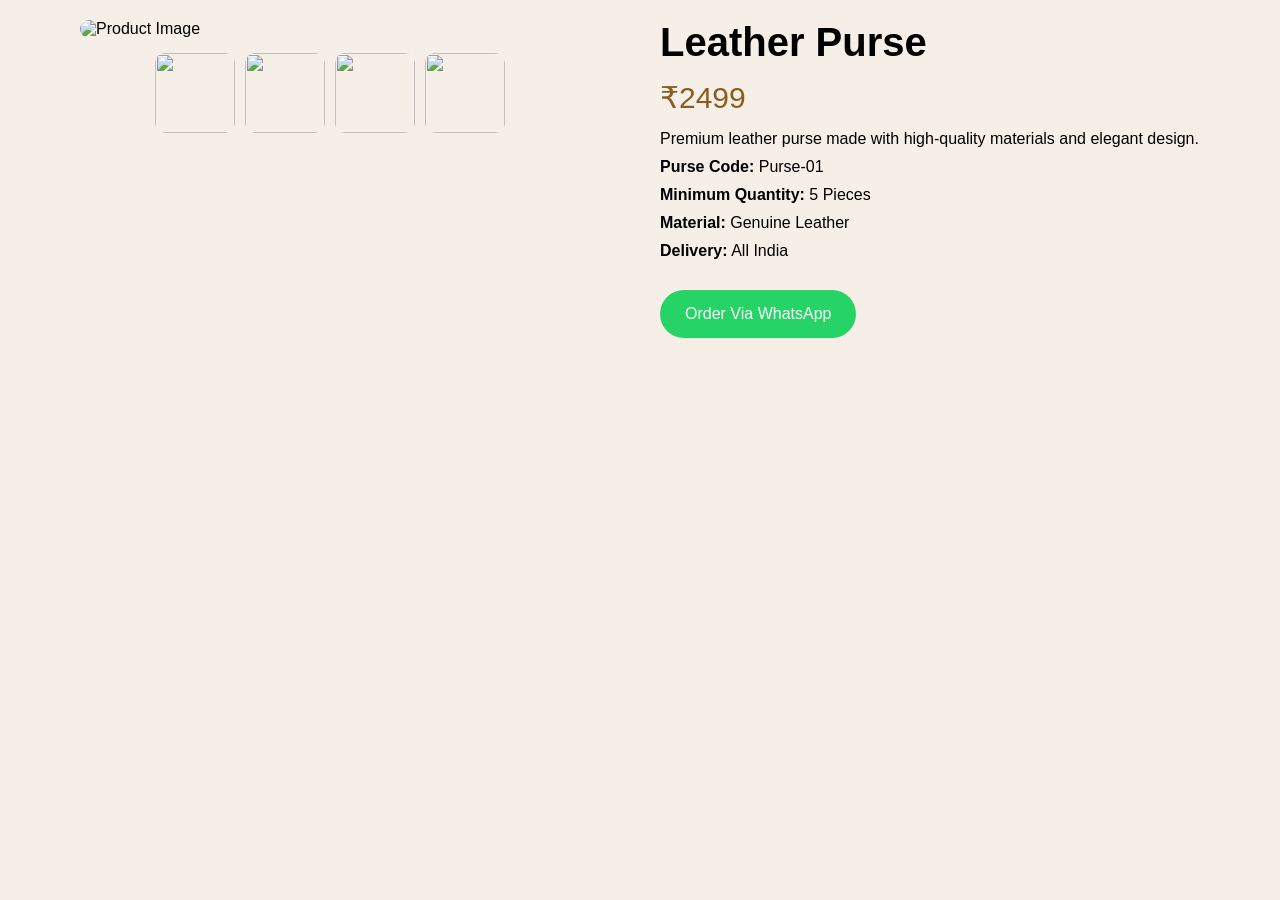
==== product.html @ 658e1b1d "Add files via upload" ====
<!DOCTYPE html>
<html>
<head>
<meta charset="UTF-8">
<meta name="viewport" content="width=device-width, initial-scale=1.0">
<title>Leather Purse</title>

<link rel="stylesheet" href="product.css">
</head>
<body>

<div class="container">

    <div class="slider">

        <img id="mainImage" src="" alt="Product Image">

        <div class="thumbs">
            <img id="thumb1" onclick="changeImage(this.src)">
            <img id="thumb2" onclick="changeImage(this.src)">
            <img id="thumb3" onclick="changeImage(this.src)">
            <img id="thumb4" onclick="changeImage(this.src)">
        </div>

    </div>

    <div class="details">

        <h1 id="productName"></h1>

        <p class="price" id="productPrice"></p>

        <p>
            Premium leather purse made with
            high-quality materials and elegant design.
        </p>

        <div class="info">
            <p><b>Purse Code:</b> <span id="productCode"></span></p>
            <p><b>Minimum Quantity:</b> 5 Pieces</p>
            <p><b>Material:</b> Genuine Leather</p>
            <p><b>Delivery:</b> All India</p>
        </div>

        <button id="orderBtn">
            Order Via WhatsApp
        </button>

    </div>

</div>

<script src="script.js"></script>

</body>
</html>
---- product.css ----
*{
margin:0;
padding:0;
box-sizing:border-box;
font-family:Poppins,sans-serif;
}

body{
background:#f5efe7;
padding:20px;
}


.slider{
flex:1;
}


.details{
flex:1;
}

.details h1{
font-size:40px;
margin-bottom:15px;
}

.price{
font-size:30px;
color:#8b5c1f;
margin-bottom:15px;
}

.info p{
margin:10px 0;
}

button{
margin-top:20px;
background:#25D366;
color:white;
border:none;
padding:15px 25px;
border-radius:30px;
cursor:pointer;
font-size:16px;
}

.container {
  max-width: 1200px;
  margin: auto;
  display: flex;
  justify-content: center;
  align-items: flex-start;
  gap: 40px;
  flex-wrap: wrap;
}

.gallery {
  flex: 1;
  display: flex;
  flex-direction: row;
  align-items: center;
}

#mainImage {
  width: 100%;
  max-width: 500px;
  display: block;
  margin: auto;
  border-radius: 20px;
}

.thumbs {
  display: flex;
  justify-content: center;
  gap: 10px;
  margin-top: 15px;
  flex-wrap: wrap;
}

.thumbs img {
  width: 80px;
  height: 80px;
  object-fit: cover;
  border-radius: 10px;
  cursor: pointer;
}
@media (max-width:768px){

.container{
display:flex;
flex-direction:column;
align-items:center;
gap:20px;
padding:20px;
}

.gallery{
width:100%;
display:flex;
flex-direction:column;
align-items:center;
}

#mainImage{
width:100%;
max-width:350px;
margin:0 auto;
display:block;
}

.thumbs{
display:flex;
justify-content:center;
flex-wrap:wrap;
gap:10px;
margin-top:15px;
}

.details{
width:100%;
text-align:left;
}

.details h1{
font-size:38px;
line-height:1.1;
margin-top:15px;
}

.price{
font-size:48px;
}

button{
width:100%;
max-width:350px;
display:block;
margin:25px auto 0;
}

}
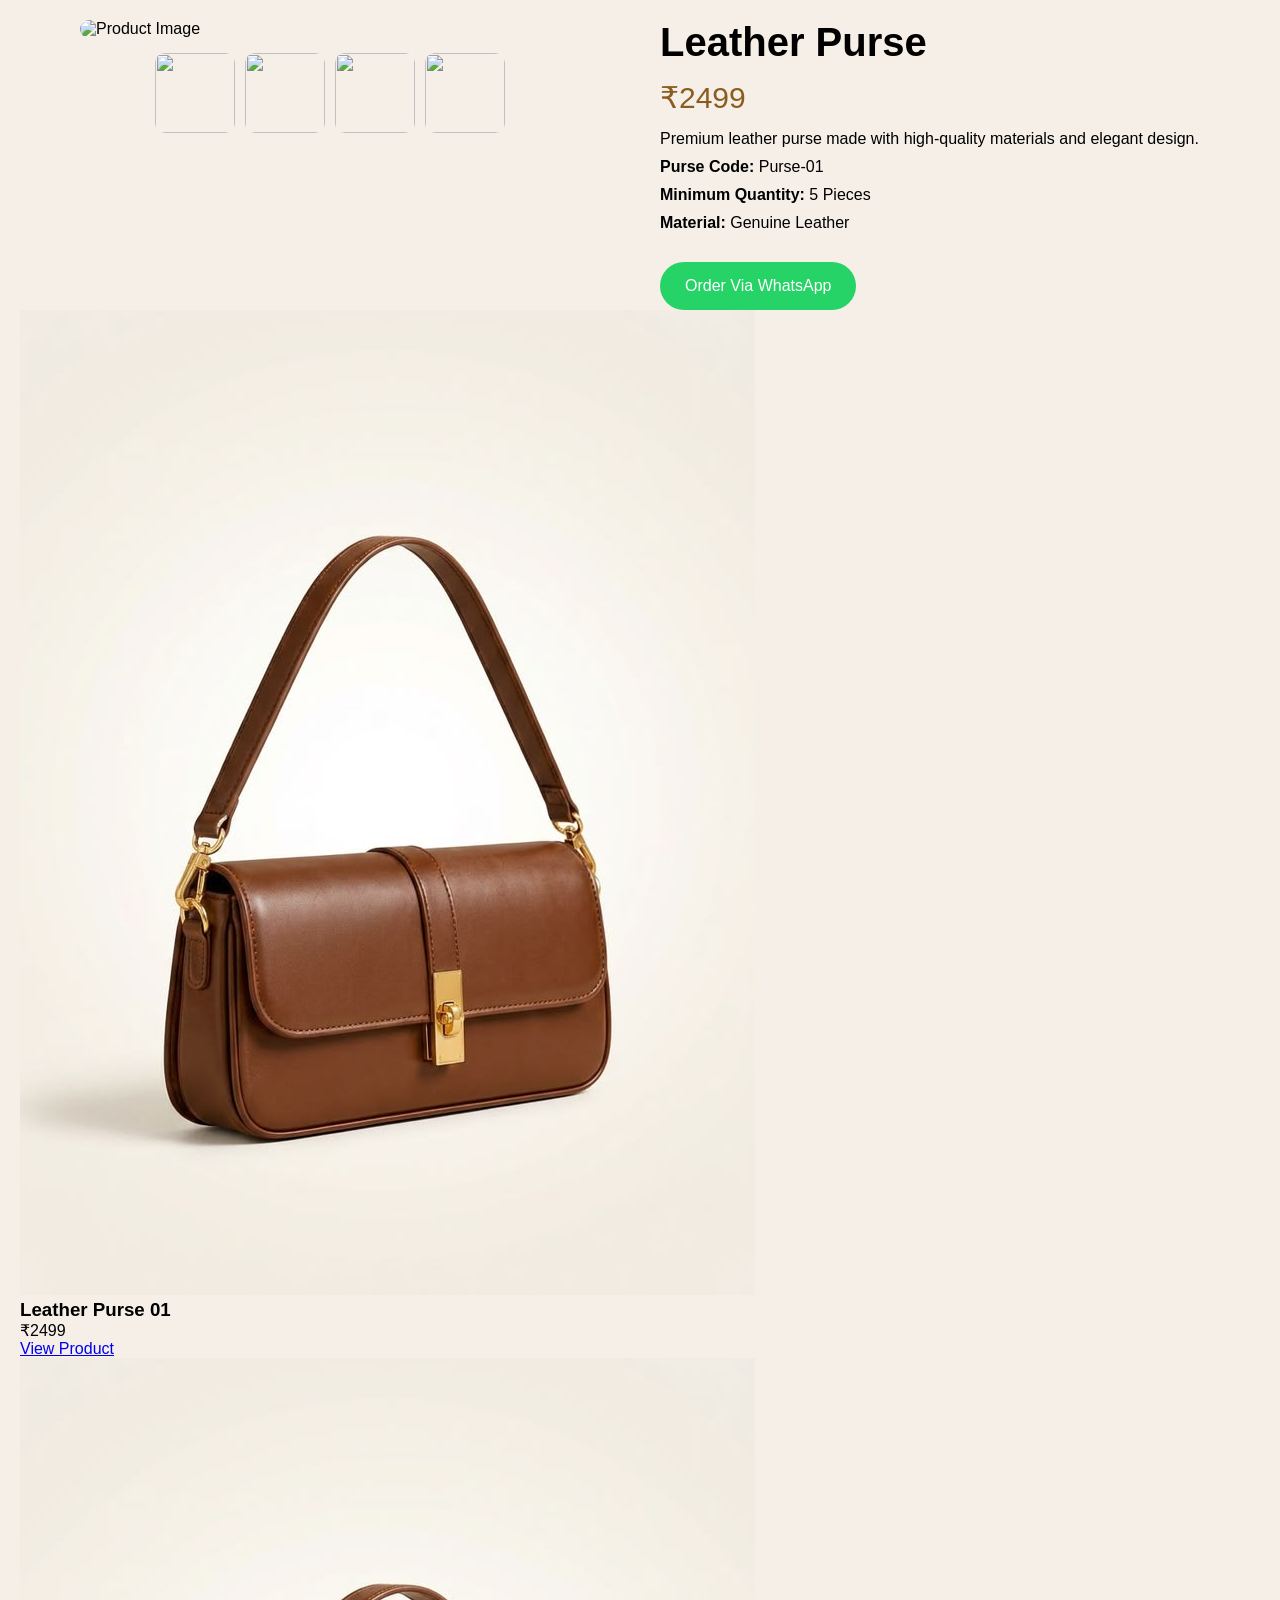
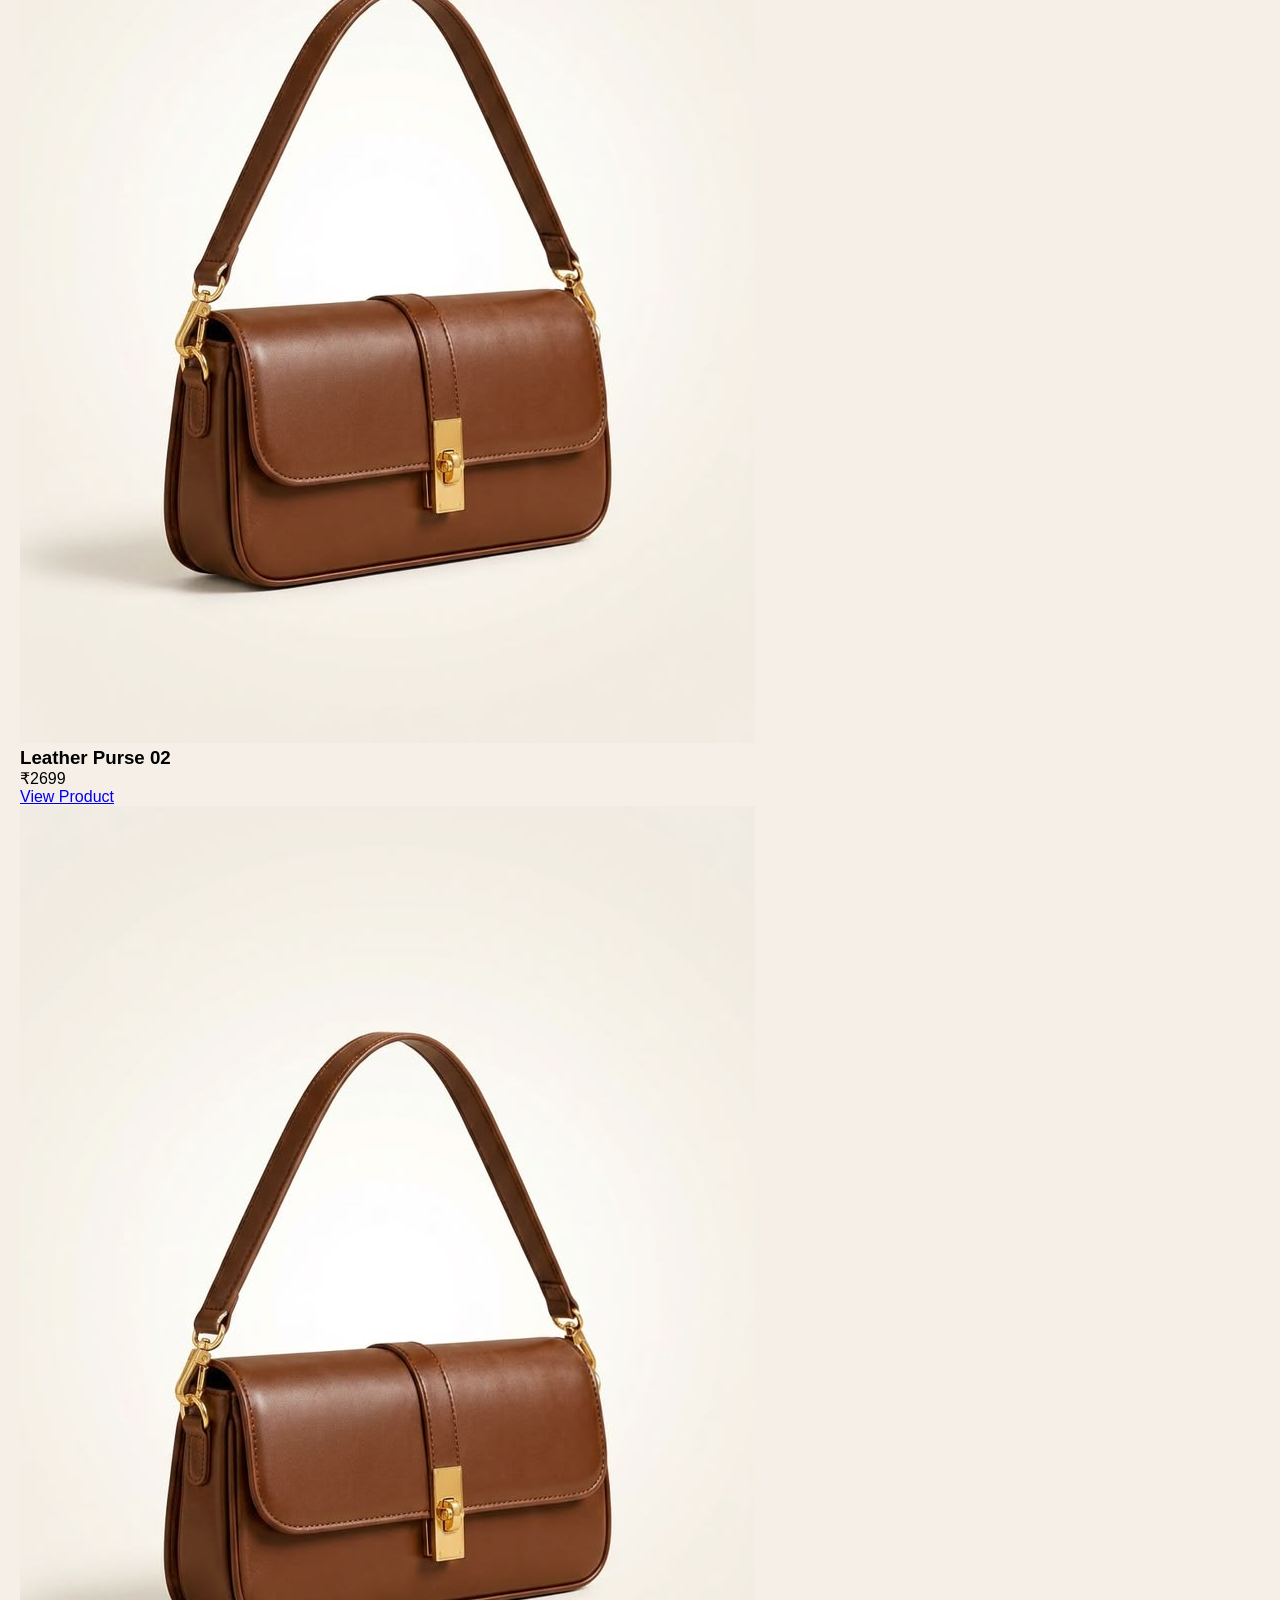
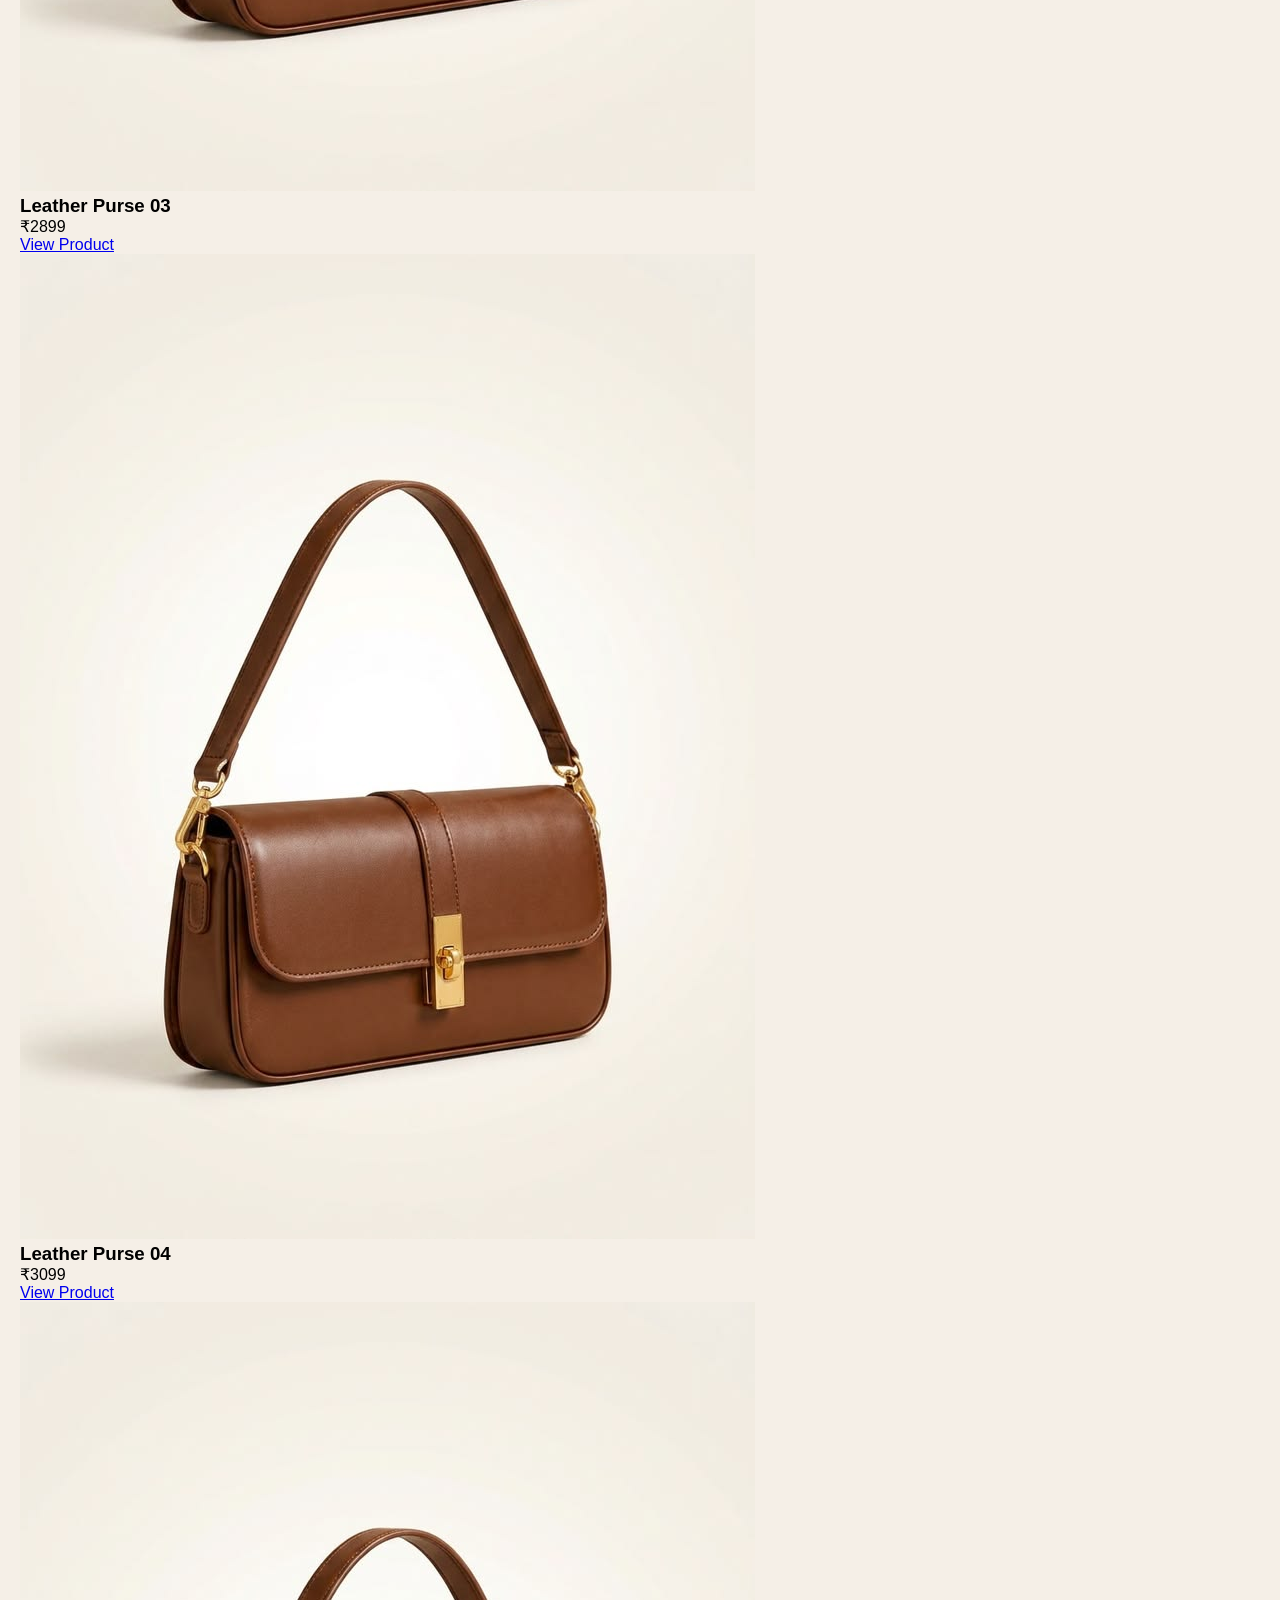
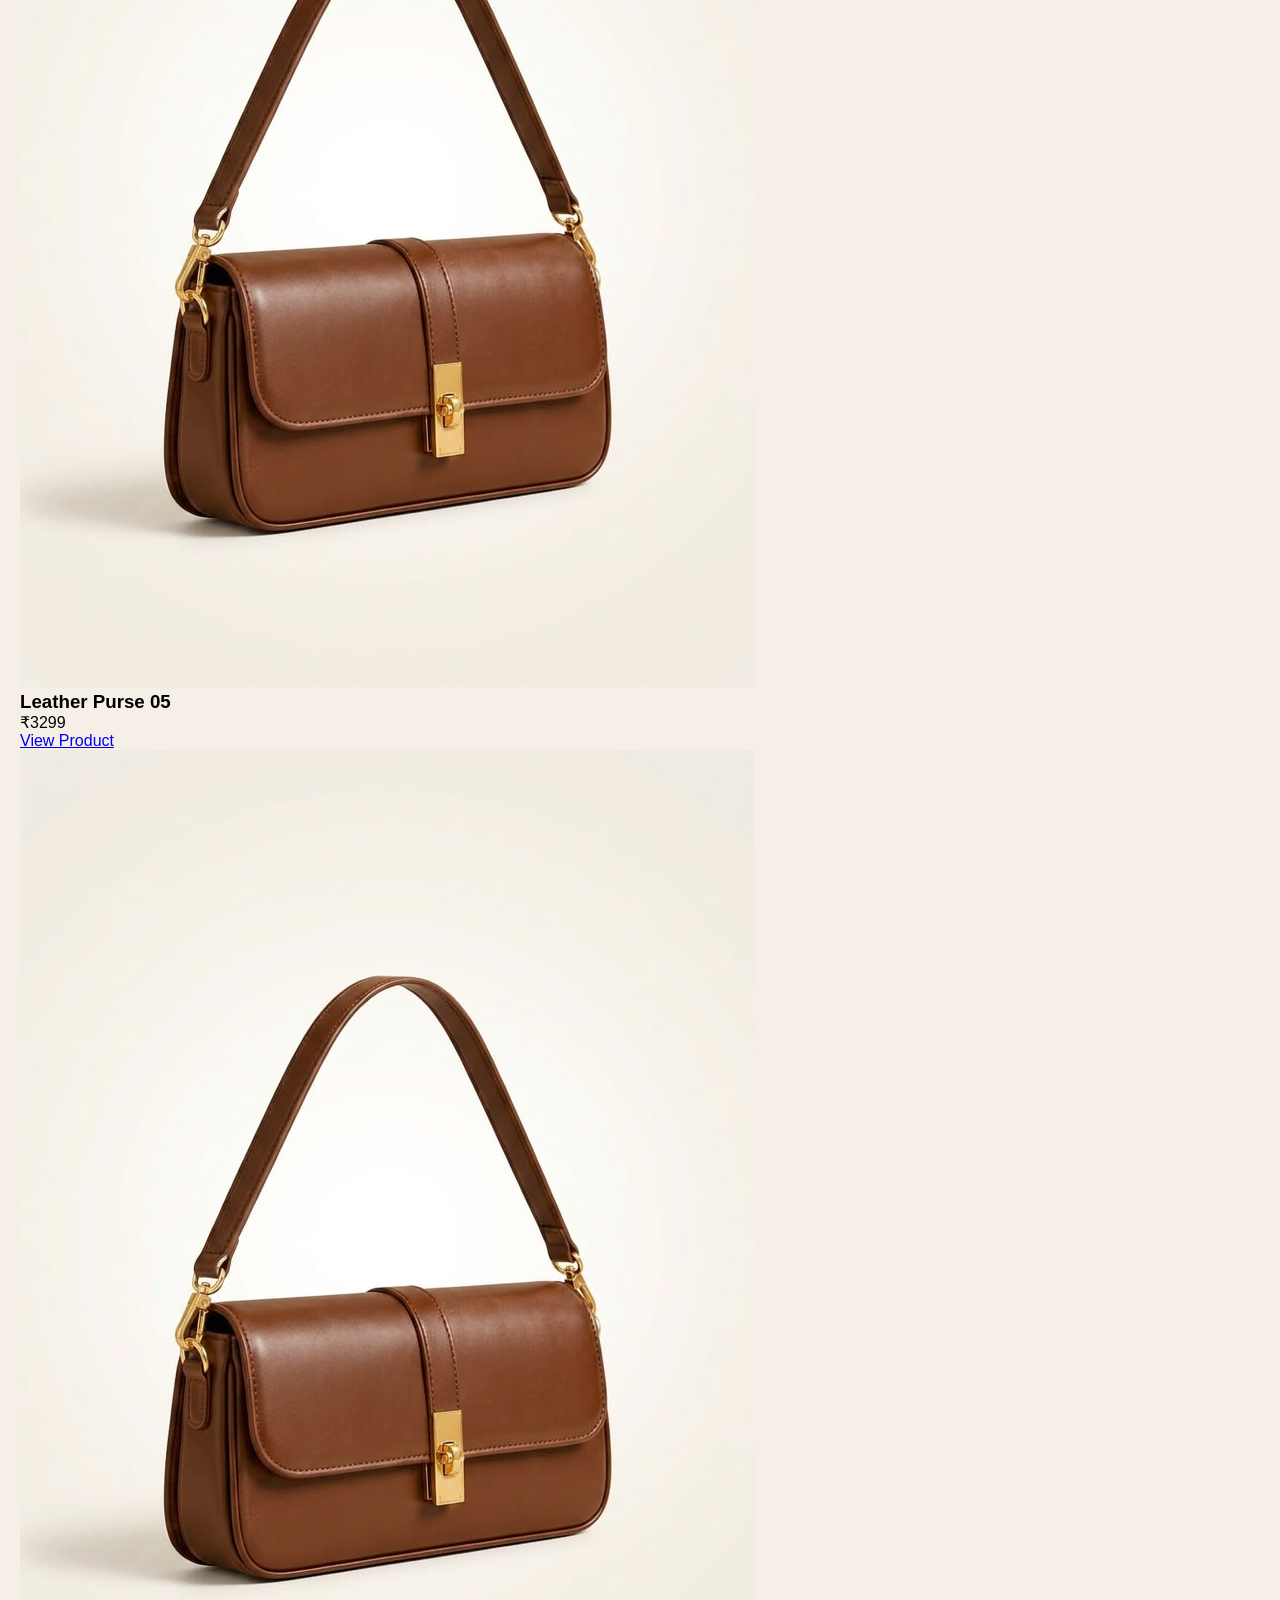
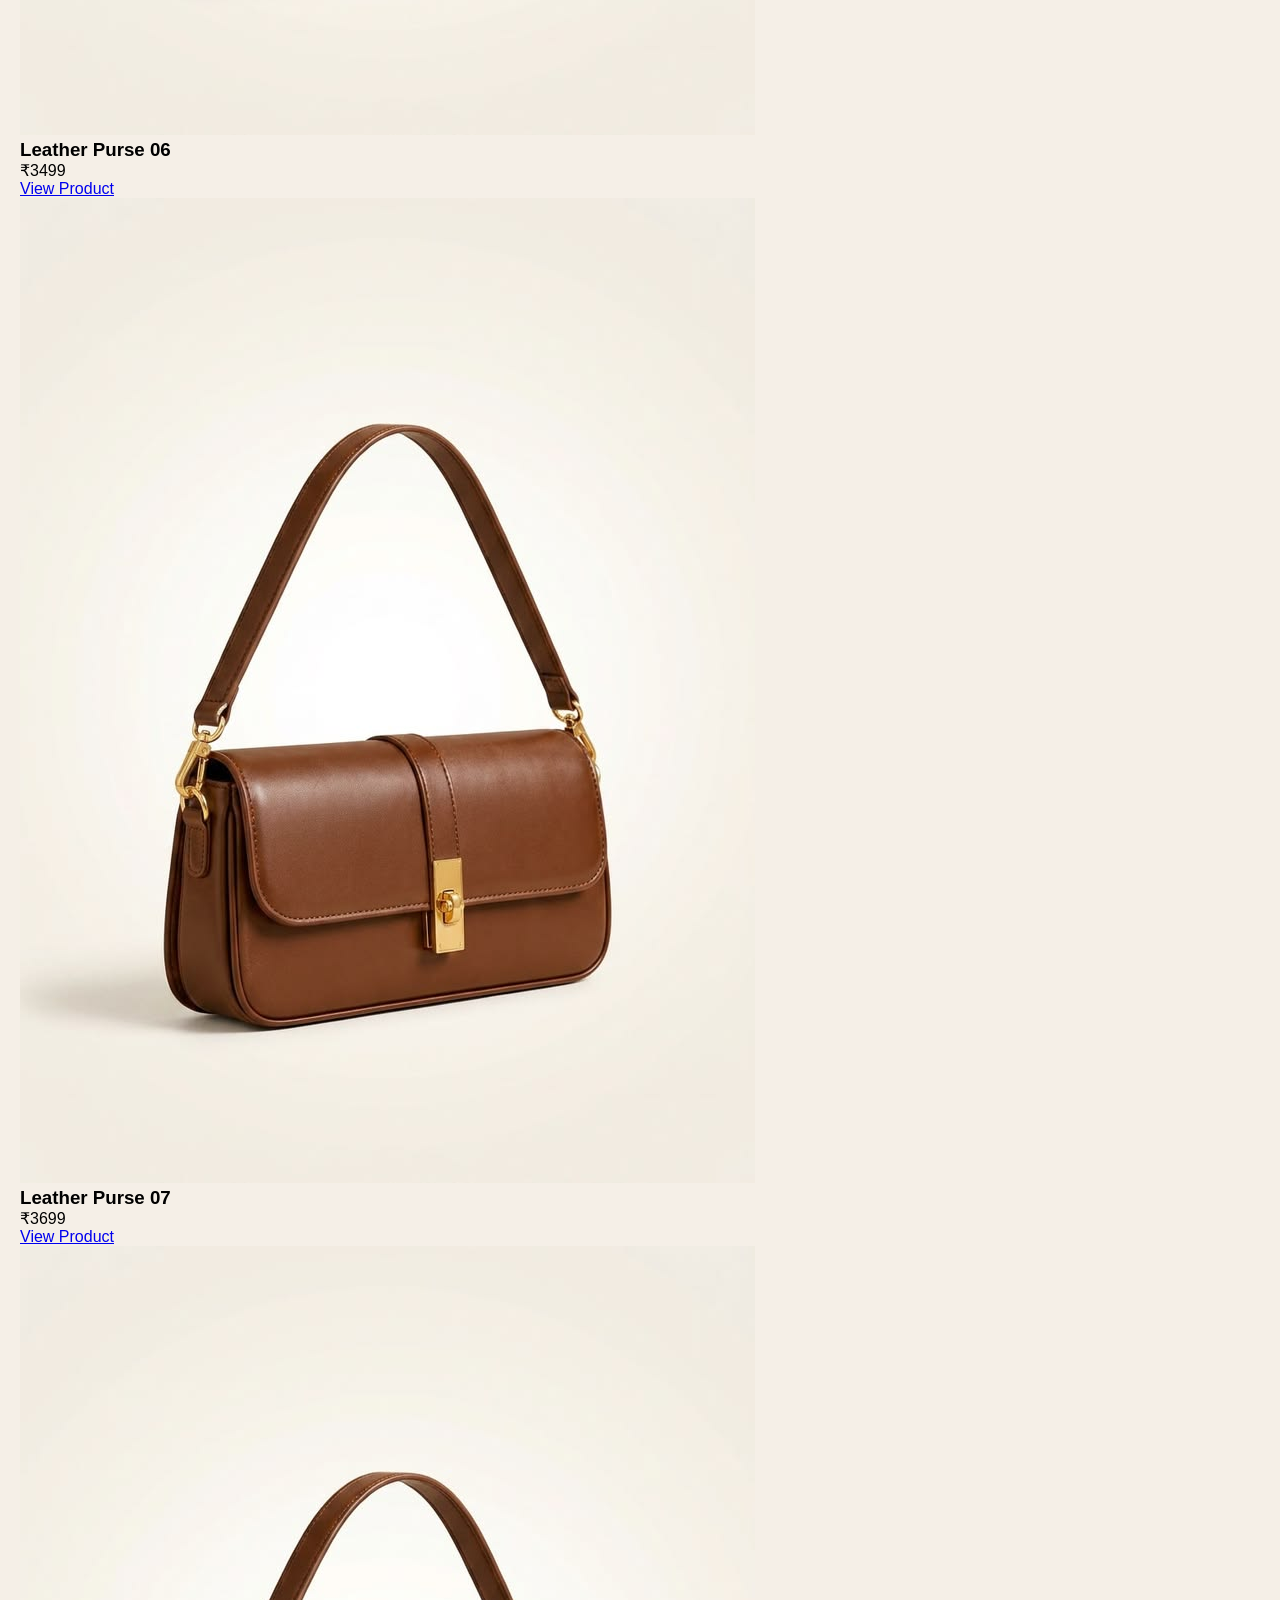
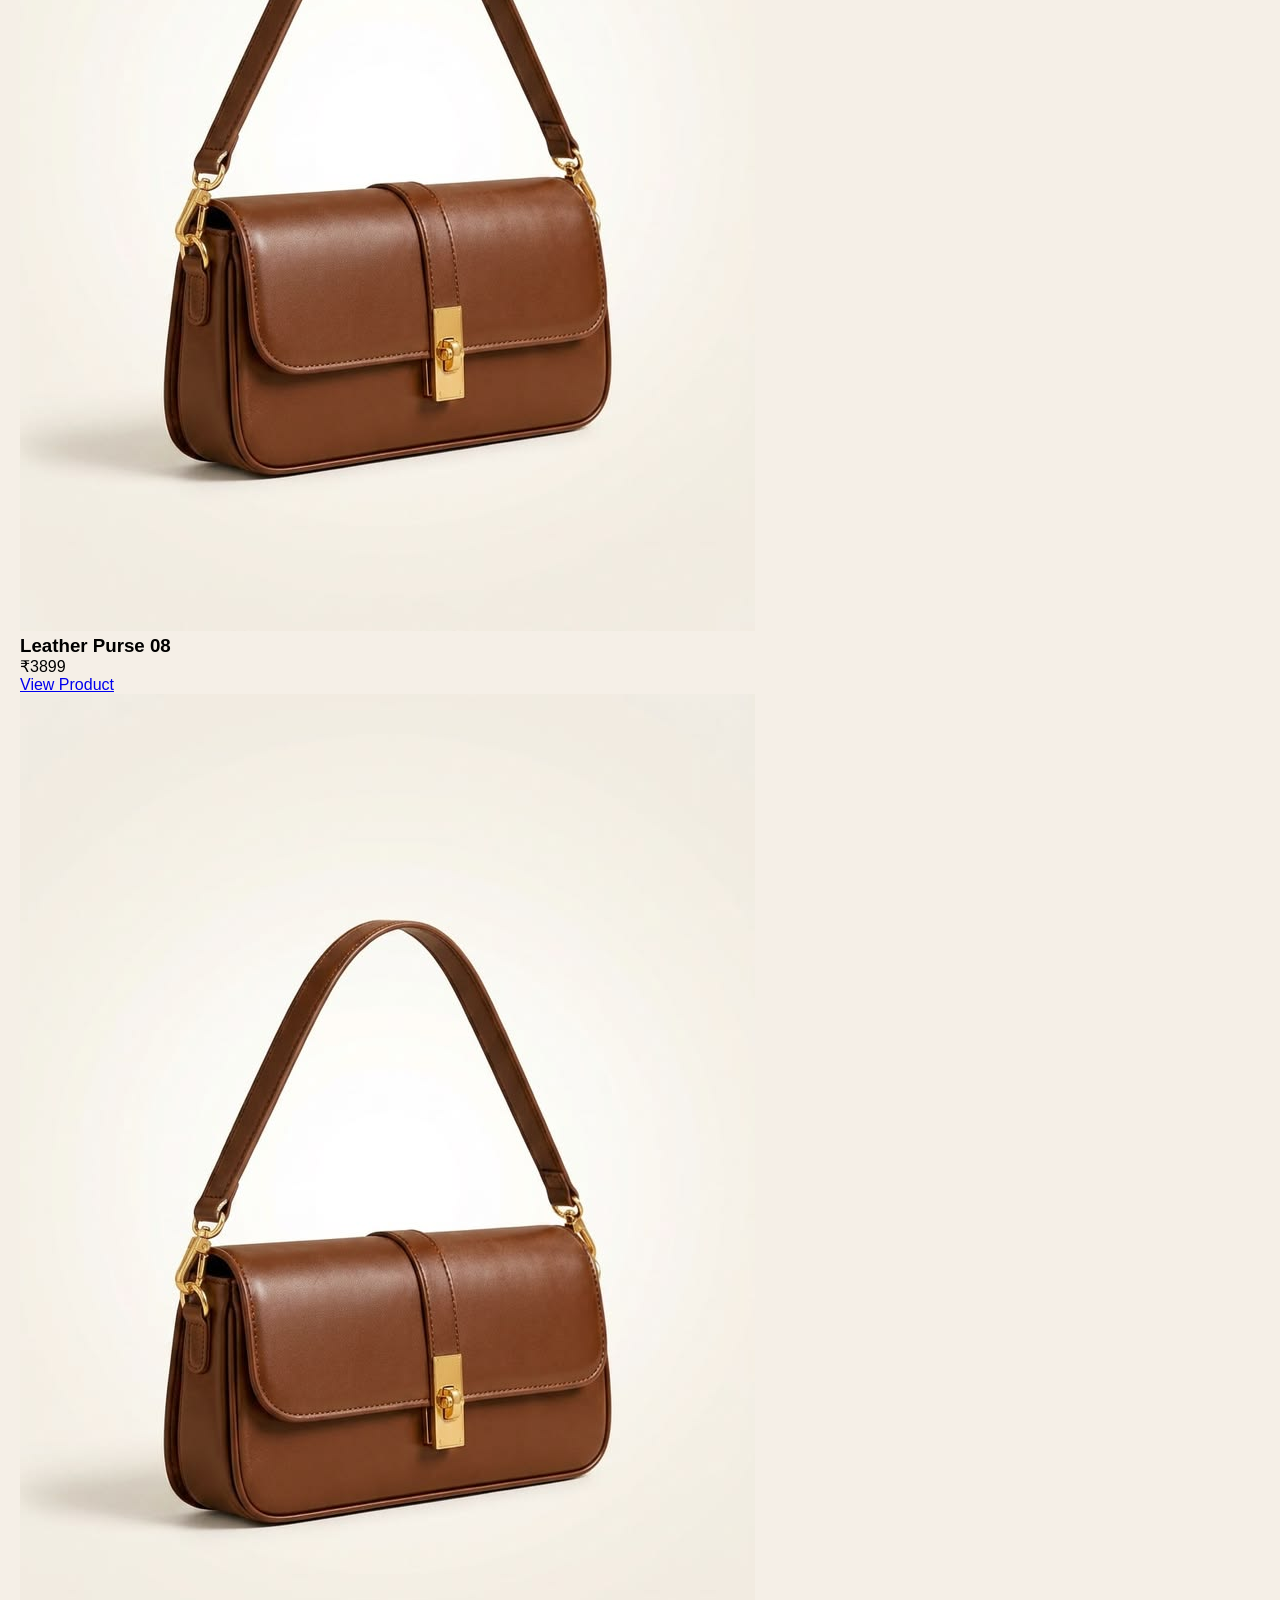
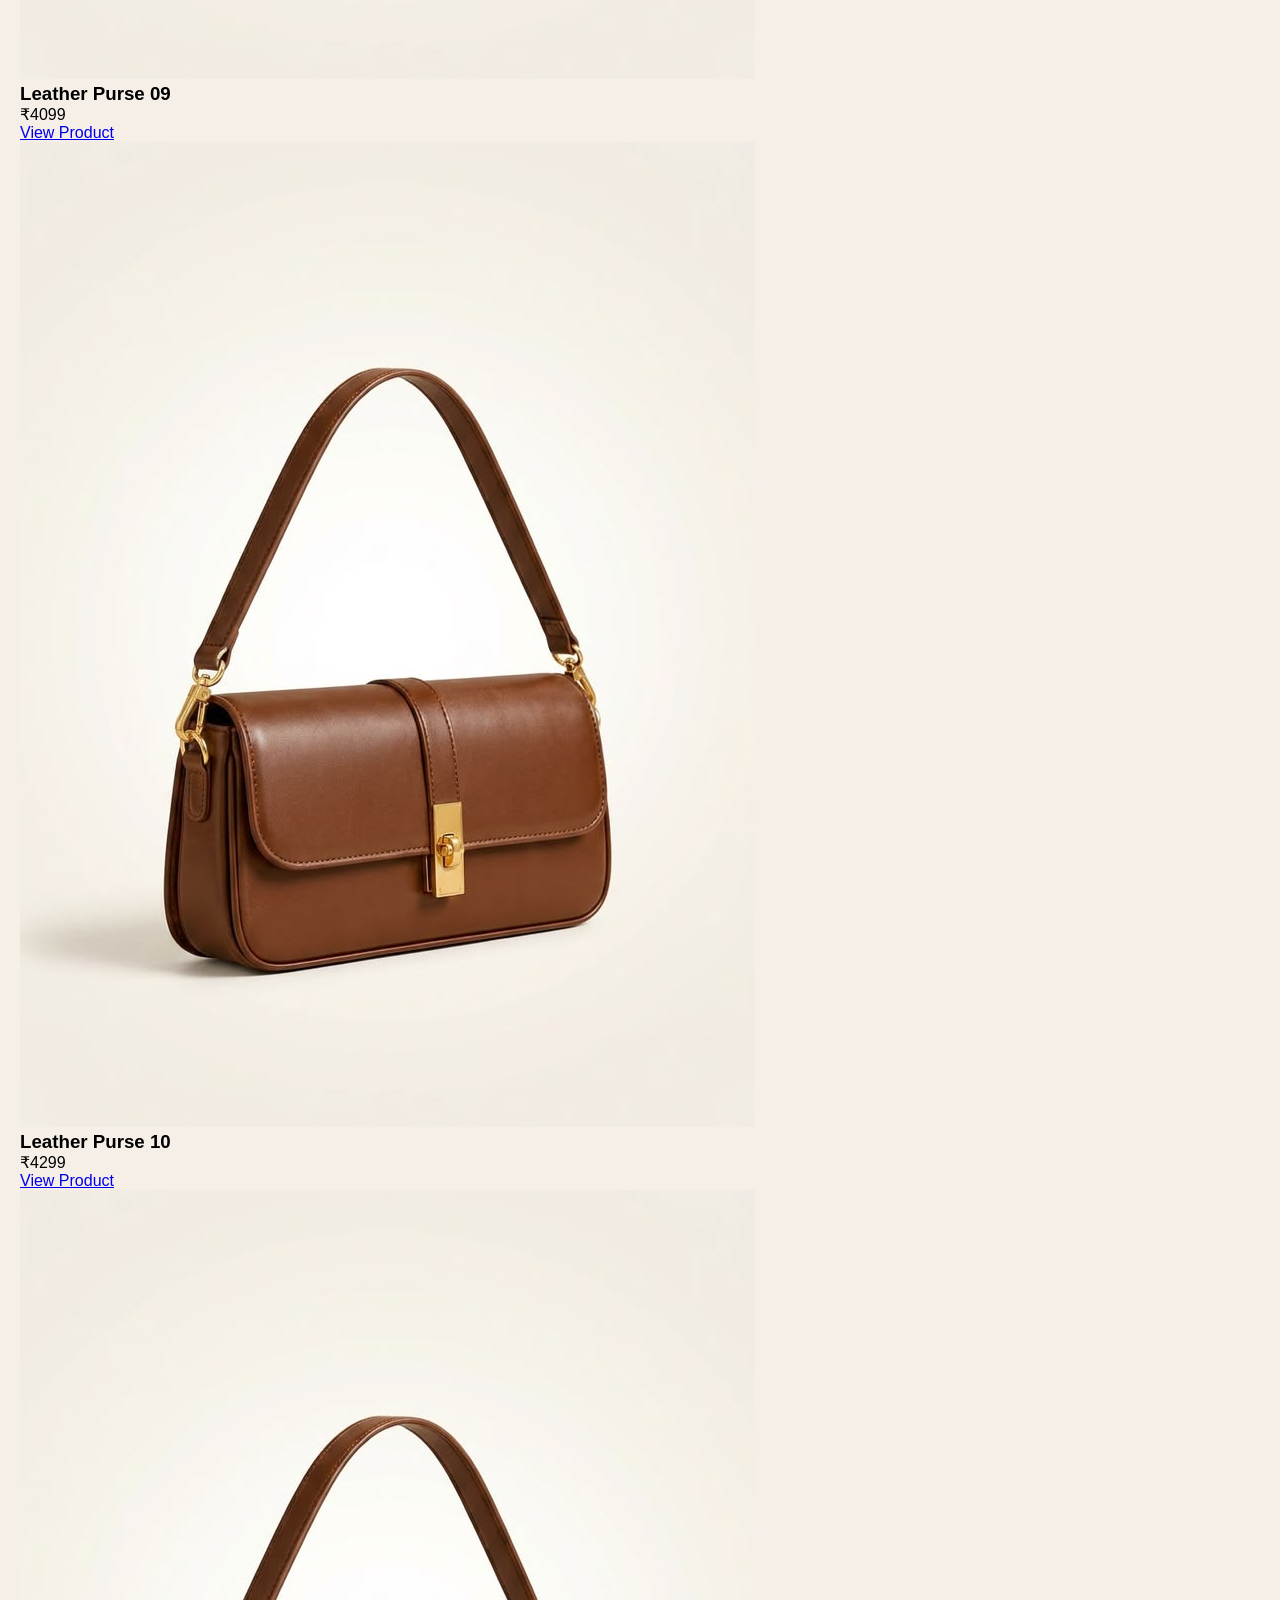
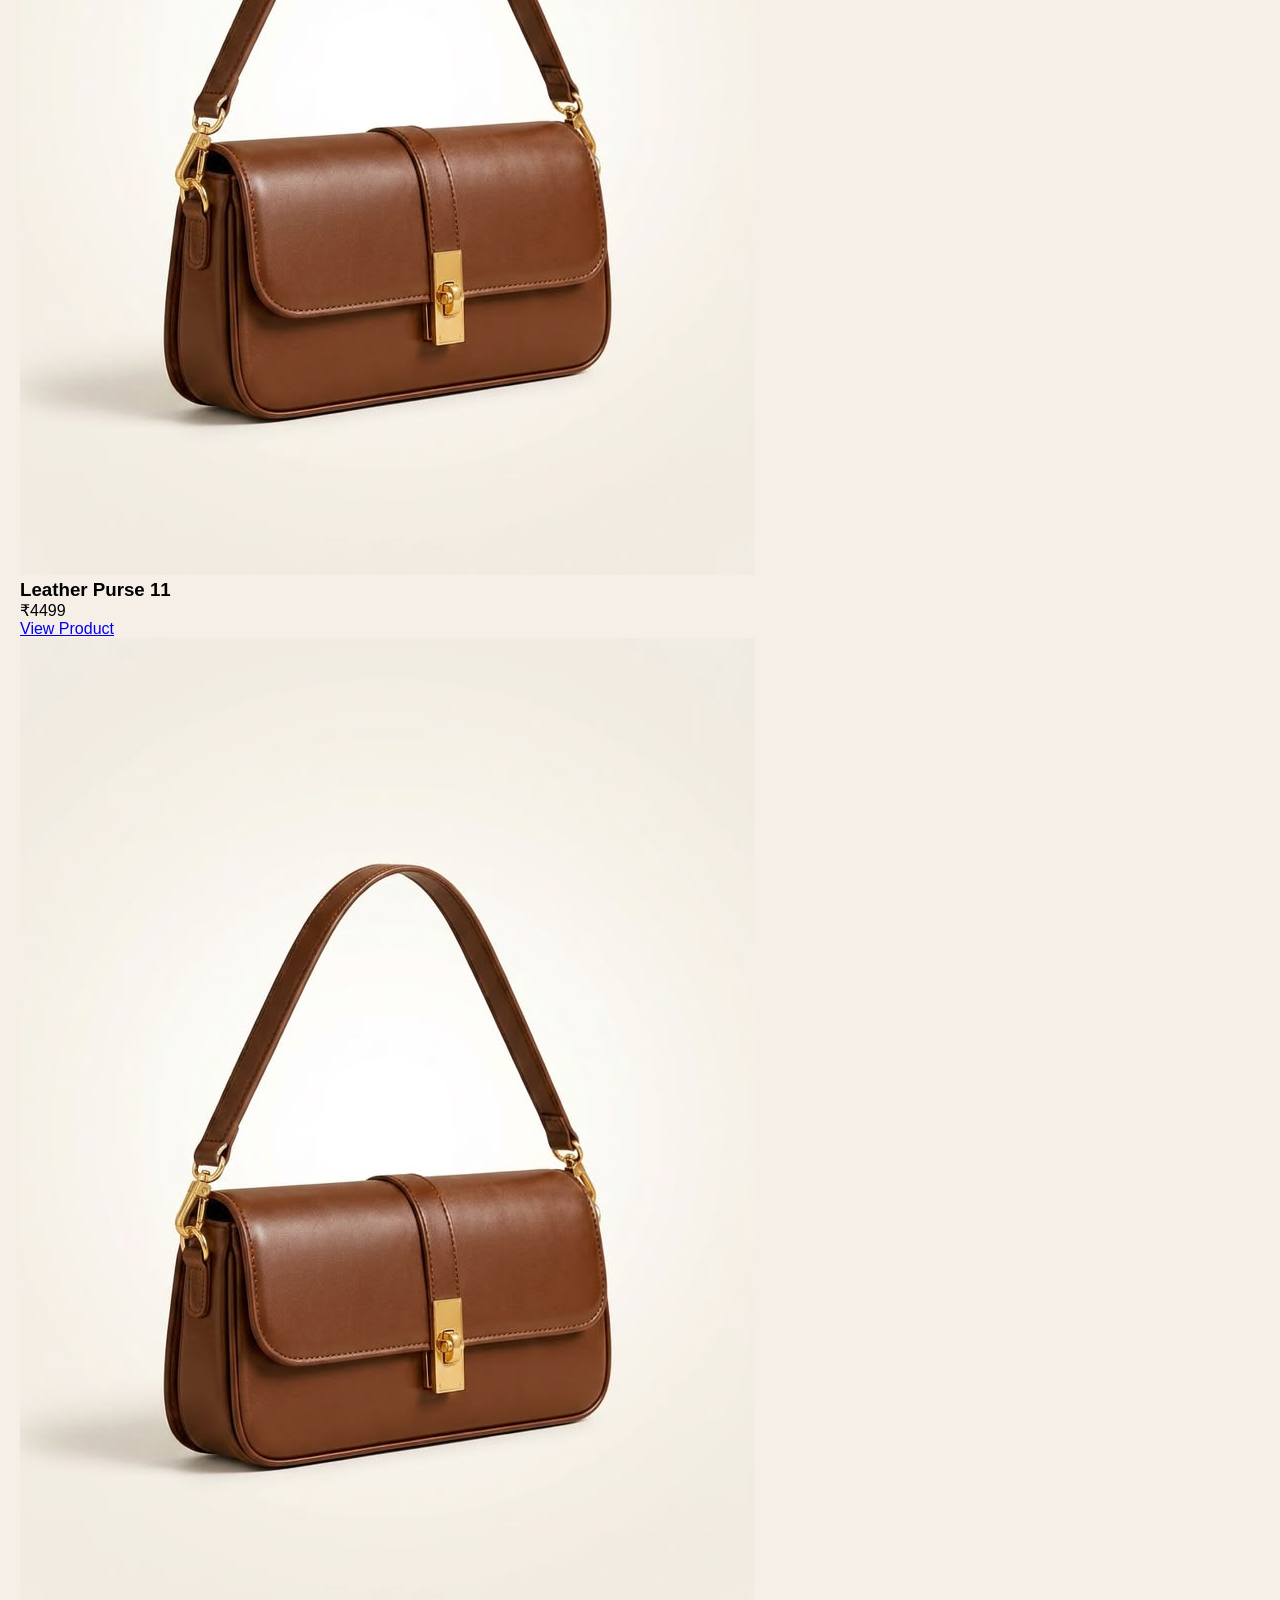
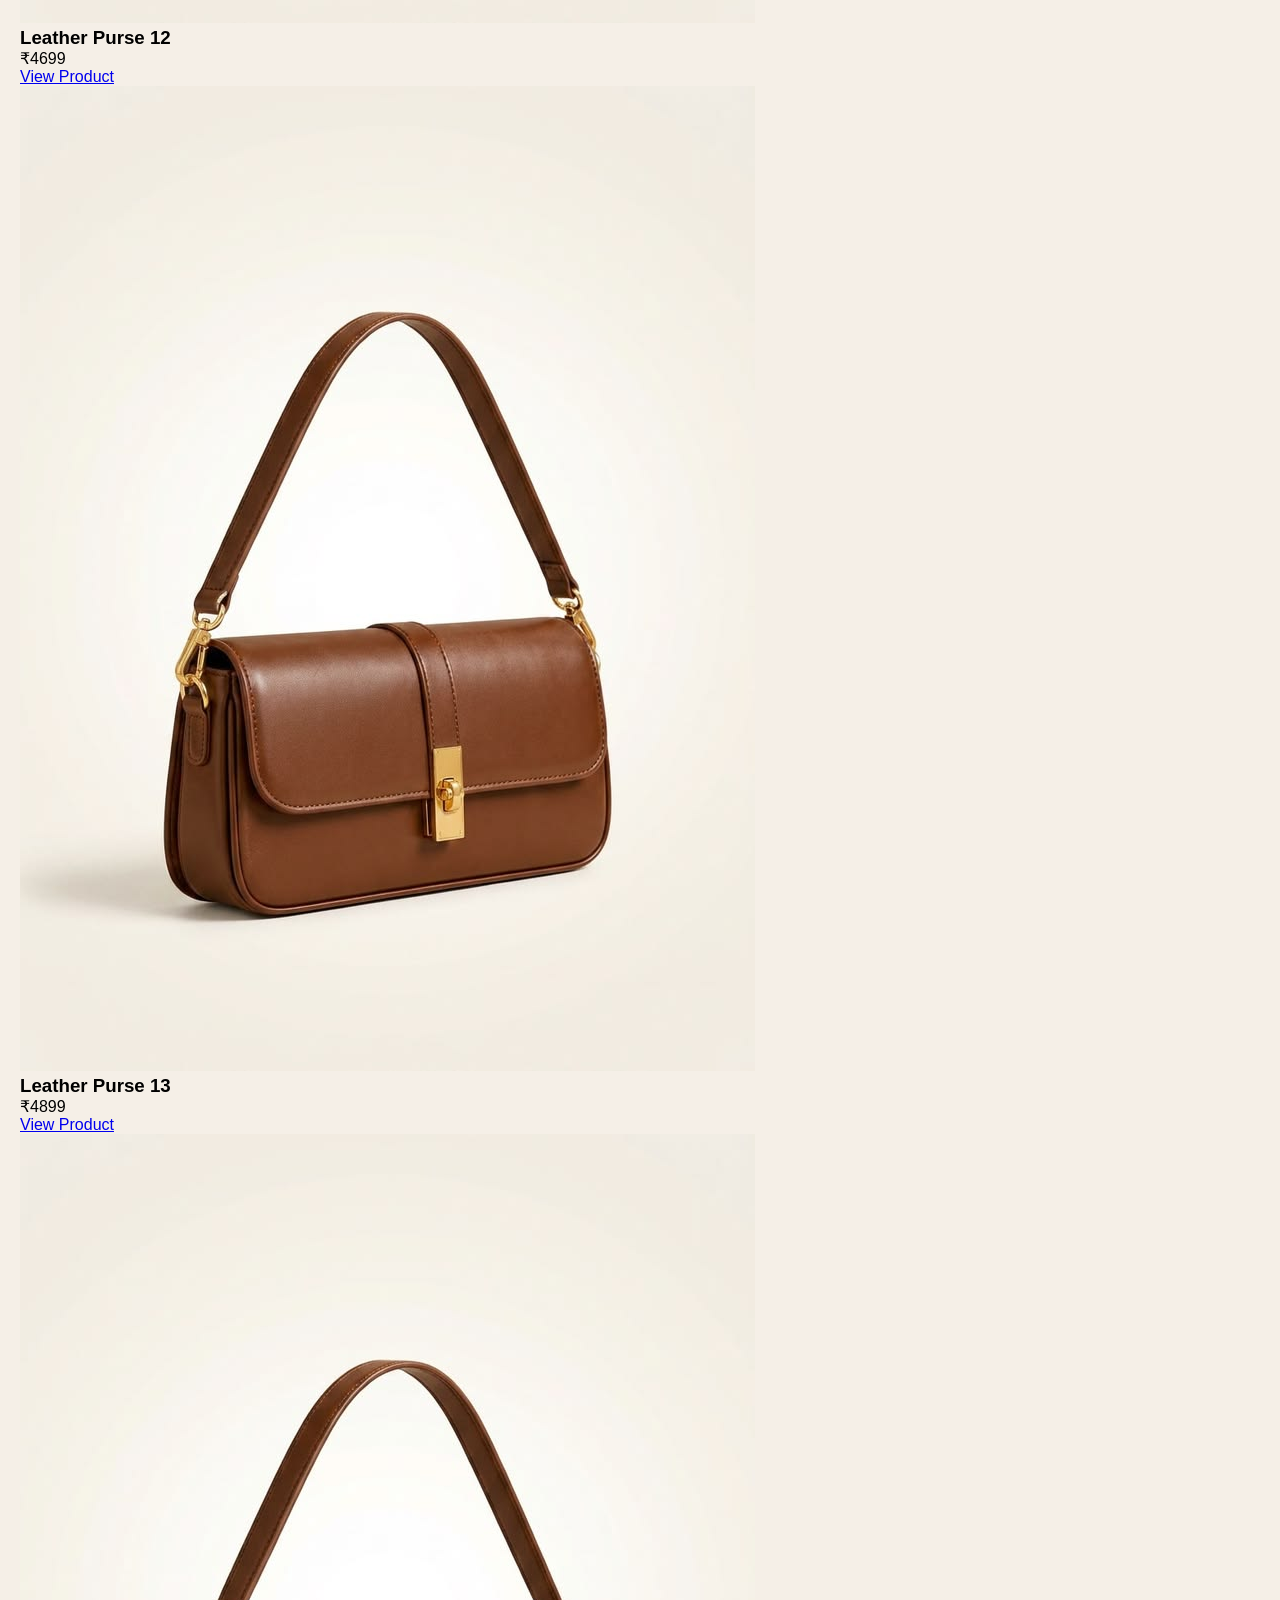
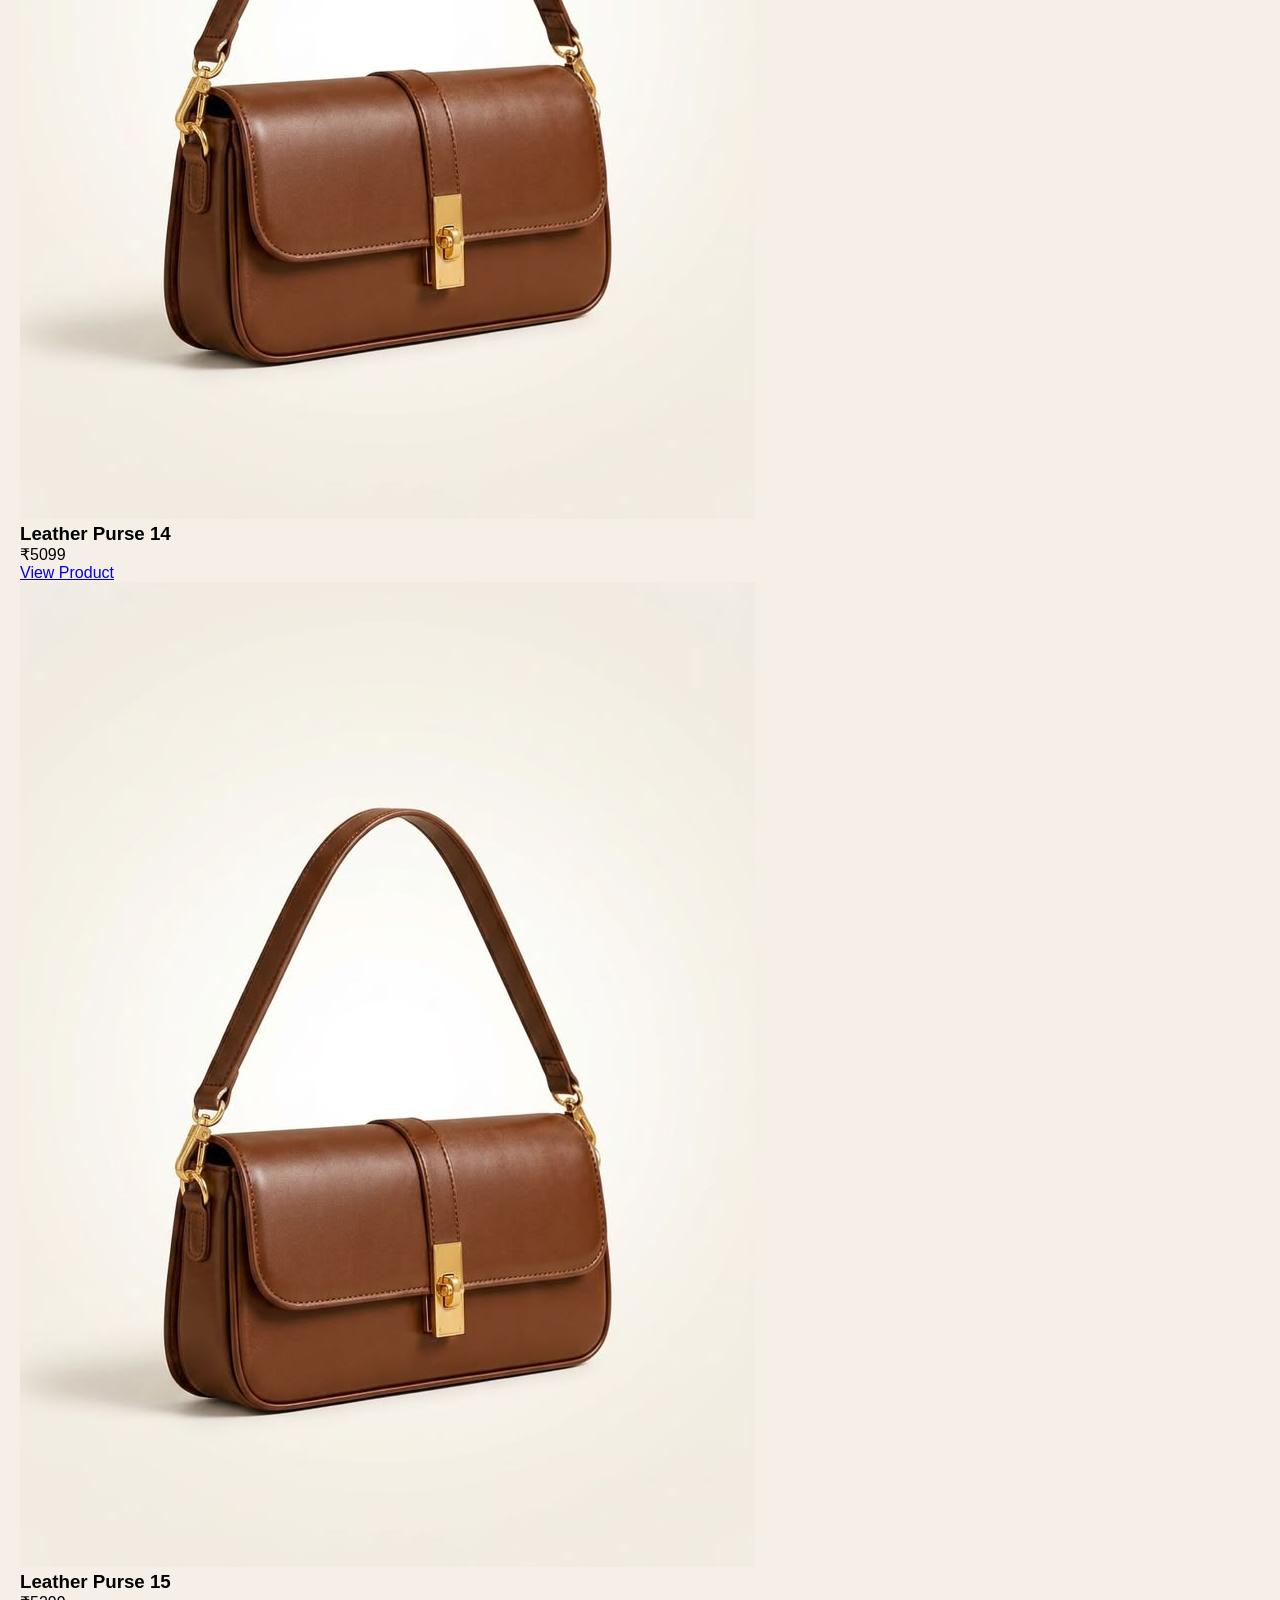
==== commit be75b647: "Refactor product page layout and add product cards Updated product.html to enhance layout and add pr" ====
--- a/product.html
+++ b/product.html
@@ -1,56 +1,191 @@
 <!DOCTYPE html>
 <html>
+
 <head>
-<meta charset="UTF-8">
-<meta name="viewport" content="width=device-width, initial-scale=1.0">
-<title>Leather Purse</title>
+    <meta charset="UTF-8">
+    <meta name="viewport" content="width=device-width, initial-scale=1.0">
+    <title>Leather Purse</title>
+    
+    <link rel="stylesheet" href="product.css">
+</head>
 
-<link rel="stylesheet" href="product.css">
-</head>
 <body>
+    
+<section class="main">
+    <div class="container">
+        
+        <div class="slider">
+            
+            <img id="mainImage" src="" alt="Product Image">
+            
+            <div class="thumbs">
+                <img id="thumb1" onclick="changeImage(this.src)">
+                <img id="thumb2" onclick="changeImage(this.src)">
+                <img id="thumb3" onclick="changeImage(this.src)">
+                <img id="thumb4" onclick="changeImage(this.src)">
+            </div>
+            
+        </div>
+        
+        <div class="details">
+            
+            <h1 id="productName"></h1>
+            
+            <p class="price" id="productPrice"></p>
+            
+            <p>
+                Premium leather purse made with
+                high-quality materials and elegant design.
+            </p>
+            
+            <div class="info">
+                <p><b>Purse Code:</b> <span id="productCode"></span></p>
+                <p><b>Minimum Quantity:</b> 5 Pieces</p>
+                <p><b>Material:</b> Genuine Leather</p>
+            </div>
+            
+            <button id="orderBtn">
+                Order Via WhatsApp
+            </button>
+            
+        </div>
+        
+    </div>
+    <div class="product-grid">
+        
+        <div class="product-card">
+            <img src="bag1.png" alt="Leather Purse 01">
+            <h3>Leather Purse 01</h3>
+            <p>₹2499</p>
+            <a class="product-btn" href="product.html?code=Purse-01&name=Leather%20Purse%2001&price=2499&img1=bag1.png&img2=bag1-2.png&img3=bag1-3.png&img4=bag1-4.png">View Product</a>
+        </div>
+        <div class="product-card">
+            <img src="bag1.png" alt="Leather Purse 02">
+            <h3>Leather Purse 02</h3>
+            <p>₹2699</p>
+            <a class="product-btn" href="product.html?code=Purse-02&name=Leather%20Purse%2002&price=2699&img1=bag1.png&img2=bag1-2.png&img3=bag1-3.png&img4=bag1-4.png">View Product</a>
+        </div>
+        <div class="product-card">
+            <img src="bag1.png" alt="Leather Purse 03">
+            <h3>Leather Purse 03</h3>
+            <p>₹2899</p>
+            <a class="product-btn" href="product.html?code=Purse-03&name=Leather%20Purse%2003&price=2899&img1=bag1.png&img2=bag1-2.png&img3=bag1-3.png&img4=bag1-4.png">View Product</a>
+        </div>
+        <div class="product-card">
+            <img src="bag1.png" alt="Leather Purse 04">
+            <h3>Leather Purse 04</h3>
+            <p>₹3099</p>
+            <a class="product-btn" href="product.html?code=Purse-04&name=Leather%20Purse%2004&price=3099&img1=bag1.png&img2=bag1-2.png&img3=bag1-3.png&img4=bag1-4.png">View Product</a>
+        </div>
+        <div class="product-card">
+            <img src="bag1.png" alt="Leather Purse 05">
+            <h3>Leather Purse 05</h3>
+            <p>₹3299</p>
+            <a class="product-btn" href="product.html?code=Purse-05&name=Leather%20Purse%2005&price=3299&img1=bag1.png&img2=bag1-2.png&img3=bag1-3.png&img4=bag1-4.png">View Product</a>
+        </div>
+        <div class="product-card">
+            <img src="bag1.png" alt="Leather Purse 06">
+            <h3>Leather Purse 06</h3>
+            <p>₹3499</p>
+            <a class="product-btn" href="product.html?code=Purse-06&name=Leather%20Purse%2006&price=3499&img1=bag1.png&img2=bag1-2.png&img3=bag1-3.png&img4=bag1-4.png">View Product</a>
+        </div>
+        <div class="product-card">
+            <img src="bag1.png" alt="Leather Purse 07">
+            <h3>Leather Purse 07</h3>
+            <p>₹3699</p>
+            <a class="product-btn" href="product.html?code=Purse-07&name=Leather%20Purse%2007&price=3699&img1=bag1.png&img2=bag1-2.png&img3=bag1-3.png&img4=bag1-4.png">View Product</a>
+        </div>
+        <div class="product-card">
+            <img src="bag1.png" alt="Leather Purse 08">
+            <h3>Leather Purse 08</h3>
+            <p>₹3899</p>
+            <a class="product-btn" href="product.html?code=Purse-08&name=Leather%20Purse%2008&price=3899&img1=bag1.png&img2=bag1-2.png&img3=bag1-3.png&img4=bag1-4.png">View Product</a>
+        </div>
+        <div class="product-card">
+            <img src="bag1.png" alt="Leather Purse 09">
+            <h3>Leather Purse 09</h3>
+            <p>₹4099</p>
+            <a class="product-btn" href="product.html?code=Purse-09&name=Leather%20Purse%2009&price=4099&img1=bag1.png&img2=bag1-2.png&img3=bag1-3.png&img4=bag1-4.png">View Product</a>
+        </div>
+        <div class="product-card">
+            <img src="bag1.png" alt="Leather Purse 10">
+            <h3>Leather Purse 10</h3>
+            <p>₹4299</p>
+            <a class="product-btn" href="product.html?code=Purse-10&name=Leather%20Purse%2010&price=4299&img1=bag1.png&img2=bag1-2.png&img3=bag1-3.png&img4=bag1-4.png">View Product</a>
+        </div>
+        <div class="product-card">
+            <img src="bag1.png" alt="Leather Purse 11">
+            <h3>Leather Purse 11</h3>
+            <p>₹4499</p>
+            <a class="product-btn" href="product.html?code=Purse-11&name=Leather%20Purse%2011&price=4499&img1=bag1.png&img2=bag1-2.png&img3=bag1-3.png&img4=bag1-4.png">View Product</a>
+        </div>
+        <div class="product-card">
+            <img src="bag1.png" alt="Leather Purse 12">
+            <h3>Leather Purse 12</h3>
+            <p>₹4699</p>
+            <a class="product-btn" href="product.html?code=Purse-12&name=Leather%20Purse%2012&price=4699&img1=bag1.png&img2=bag1-2.png&img3=bag1-3.png&img4=bag1-4.png">View Product</a>
+        </div>
+        <div class="product-card">
+            <img src="bag1.png" alt="Leather Purse 13">
+            <h3>Leather Purse 13</h3>
+            <p>₹4899</p>
+            <a class="product-btn" href="product.html?code=Purse-13&name=Leather%20Purse%2013&price=4899&img1=bag1.png&img2=bag1-2.png&img3=bag1-3.png&img4=bag1-4.png">View Product</a>
+        </div>
+        <div class="product-card">
+            <img src="bag1.png" alt="Leather Purse 14">
+            <h3>Leather Purse 14</h3>
+            <p>₹5099</p>
+            <a class="product-btn" href="product.html?code=Purse-14&name=Leather%20Purse%2014&price=5099&img1=bag1.png&img2=bag1-2.png&img3=bag1-3.png&img4=bag1-4.png">View Product</a>
+        </div>
+        <div class="product-card">
+            <img src="bag1.png" alt="Leather Purse 15">
+            <h3>Leather Purse 15</h3>
+            <p>₹5299</p>
+            <a class="product-btn" href="product.html?code=Purse-15&name=Leather%20Purse%2015&price=5299&img1=bag1.png&img2=bag1-2.png&img3=bag1-3.png&img4=bag1-4.png">View Product</a>
+        </div>
+        <div class="product-card">
+            <img src="bag1.png" alt="Leather Purse 16">
+            <h3>Leather Purse 16</h3>
+            <p>₹5499</p>
+            <a class="product-btn" href="product.html?code=Purse-16&name=Leather%20Purse%2016&price=5499&img1=bag1.png&img2=bag1-2.png&img3=bag1-3.png&img4=bag1-4.png">View Product</a>
+        </div>
+        <div class="product-card">
+            <img src="bag1.png" alt="Leather Purse 17">
+            <h3>Leather Purse 17</h3>
+            <p>₹5699</p>
+            <a class="product-btn" href="product.html?code=Purse-17&name=Leather%20Purse%2017&price=5699&img1=bag1.png&img2=bag1-2.png&img3=bag1-3.png&img4=bag1-4.png">View Product</a>
+        </div>
+        <div class="product-card">
+            <img src="bag1.png" alt="Leather Purse 18">
+            <h3>Leather Purse 18</h3>
+            <p>₹5899</p>
+            <a class="product-btn" href="product.html?code=Purse-18&name=Leather%20Purse%2018&price=5899&img1=bag1.png&img2=bag1-2.png&img3=bag1-3.png&img4=bag1-4.png">View Product</a>
+        </div>
+        <div class="product-card">
+            <img src="bag1.png" alt="Leather Purse 19">
+            <h3>Leather Purse 19</h3>
+            <p>₹6099</p>
+            <a class="product-btn" href="product.html?code=Purse-19&name=Leather%20Purse%2019&price=6099&img1=bag1.png&img2=bag1-2.png&img3=bag1-3.png&img4=bag1-4.png">View Product</a>
+        </div>
+        <div class="product-card">
+            <img src="bag1.png" alt="Leather Purse 20">
+            <h3>Leather Purse 20</h3>
+            <p>₹6299</p>
+            <a class="product-btn" href="product.html?code=Purse-20&name=Leather%20Purse%2020&price=6299&img1=bag1.png&img2=bag1-2.png&img3=bag1-3.png&img4=bag1-4.png">View Product</a>
+        </div>
+        
+    </div>
+</section>
+    
+    <footer id="contact">
+        <h3><i class="fa-solid fa-bag-shopping"></i>LeatherLux</h3>
+        <p>Premium Leather Purses Wholesale & Retail</p>
+        <p>WhatsApp: +91 8178423516</p>
+        <p>© 2026 LeatherLux. All Rights Reserved.</p>
+    </footer>
+    
+    <script src="script.js"></script>
+    
+</body>
 
-<div class="container">
-
-    <div class="slider">
-
-        <img id="mainImage" src="" alt="Product Image">
-
-        <div class="thumbs">
-            <img id="thumb1" onclick="changeImage(this.src)">
-            <img id="thumb2" onclick="changeImage(this.src)">
-            <img id="thumb3" onclick="changeImage(this.src)">
-            <img id="thumb4" onclick="changeImage(this.src)">
-        </div>
-
-    </div>
-
-    <div class="details">
-
-        <h1 id="productName"></h1>
-
-        <p class="price" id="productPrice"></p>
-
-        <p>
-            Premium leather purse made with
-            high-quality materials and elegant design.
-        </p>
-
-        <div class="info">
-            <p><b>Purse Code:</b> <span id="productCode"></span></p>
-            <p><b>Minimum Quantity:</b> 5 Pieces</p>
-            <p><b>Material:</b> Genuine Leather</p>
-            <p><b>Delivery:</b> All India</p>
-        </div>
-
-        <button id="orderBtn">
-            Order Via WhatsApp
-        </button>
-
-    </div>
-
-</div>
-
-<script src="script.js"></script>
-
-</body>
-</html>+</html>
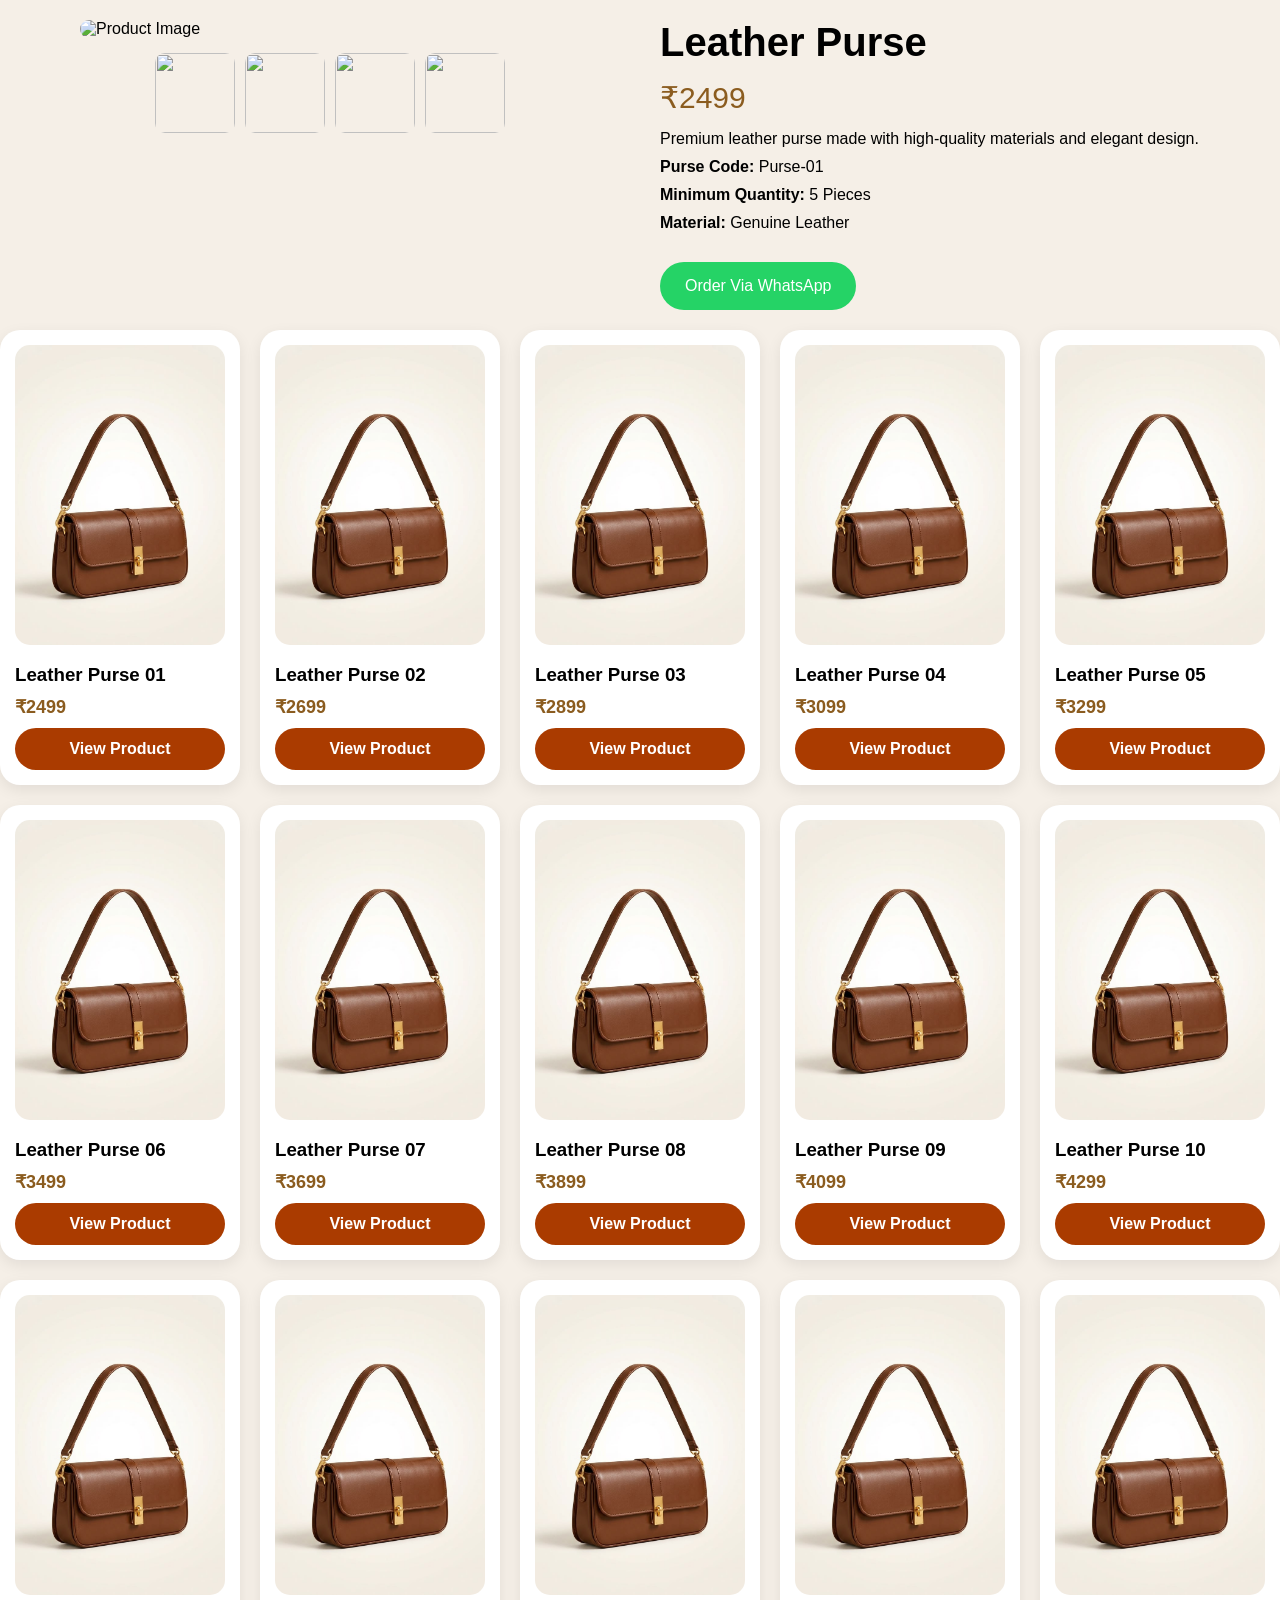
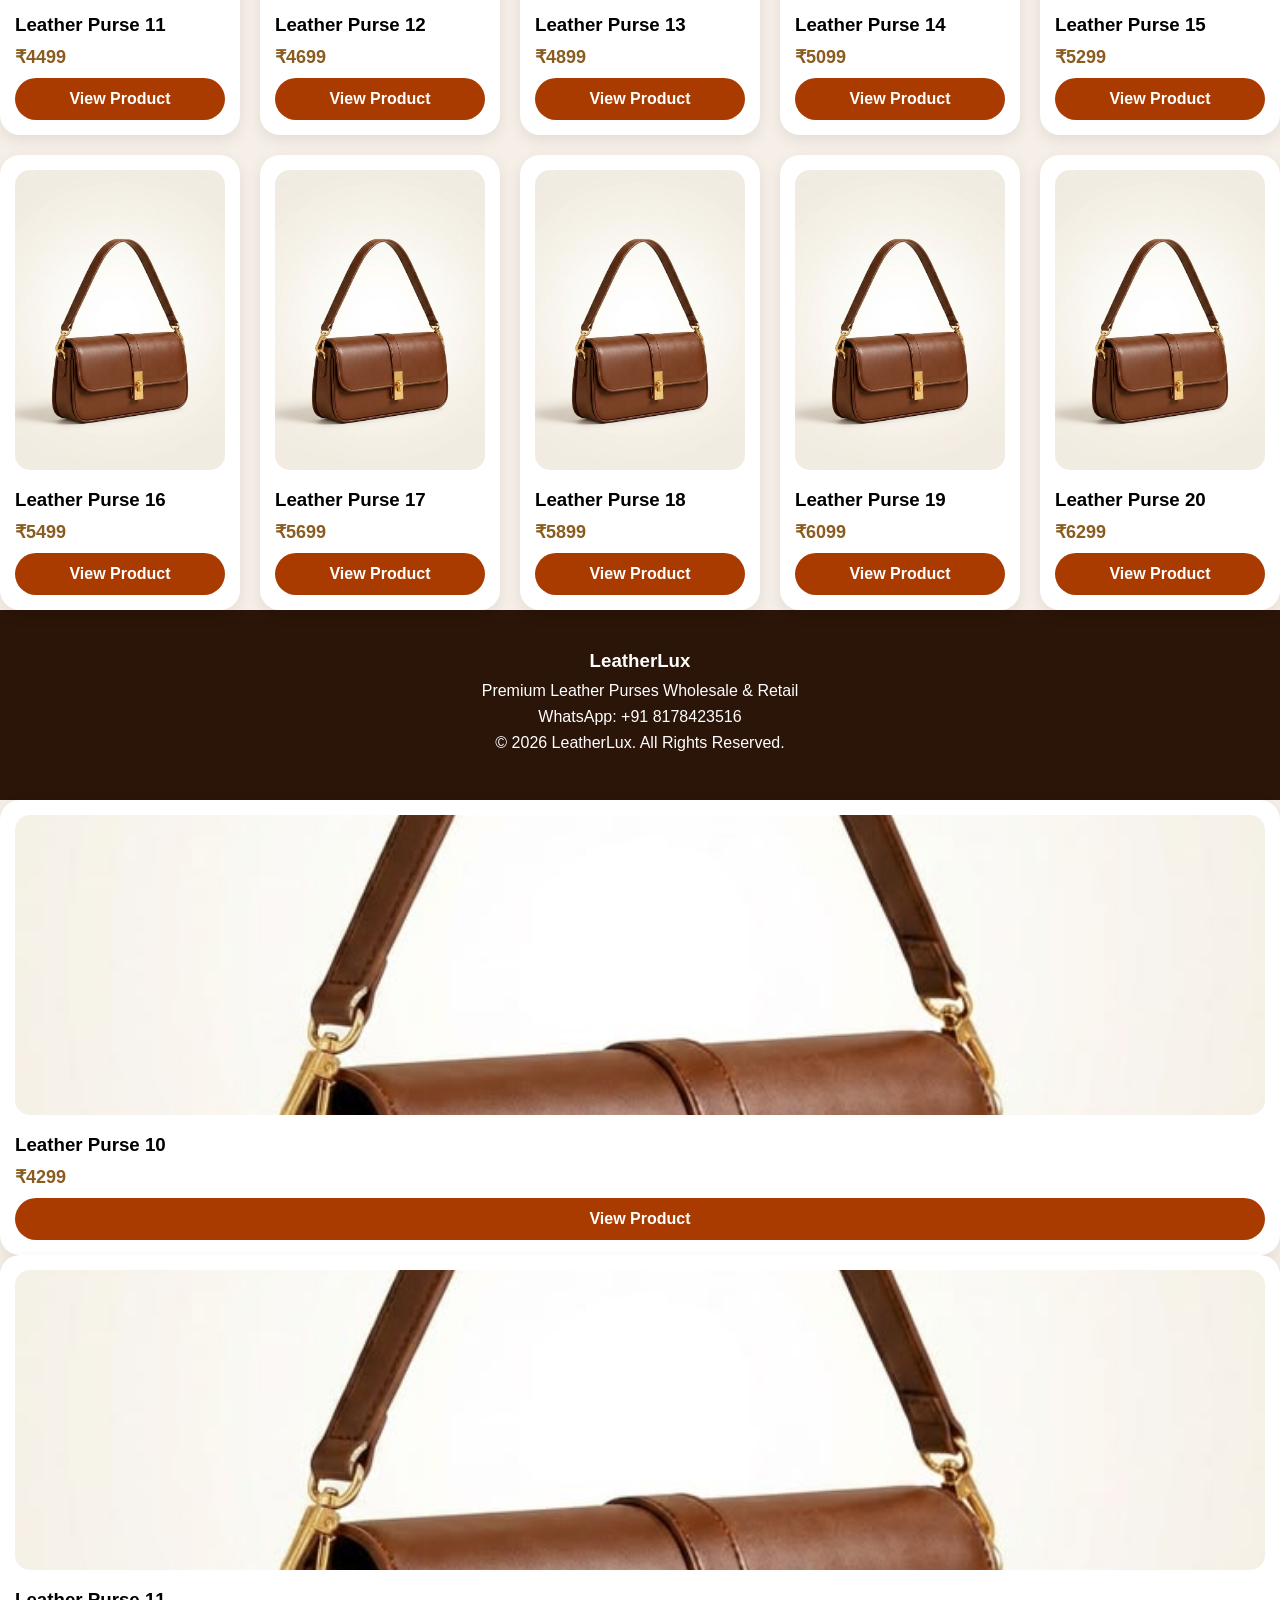
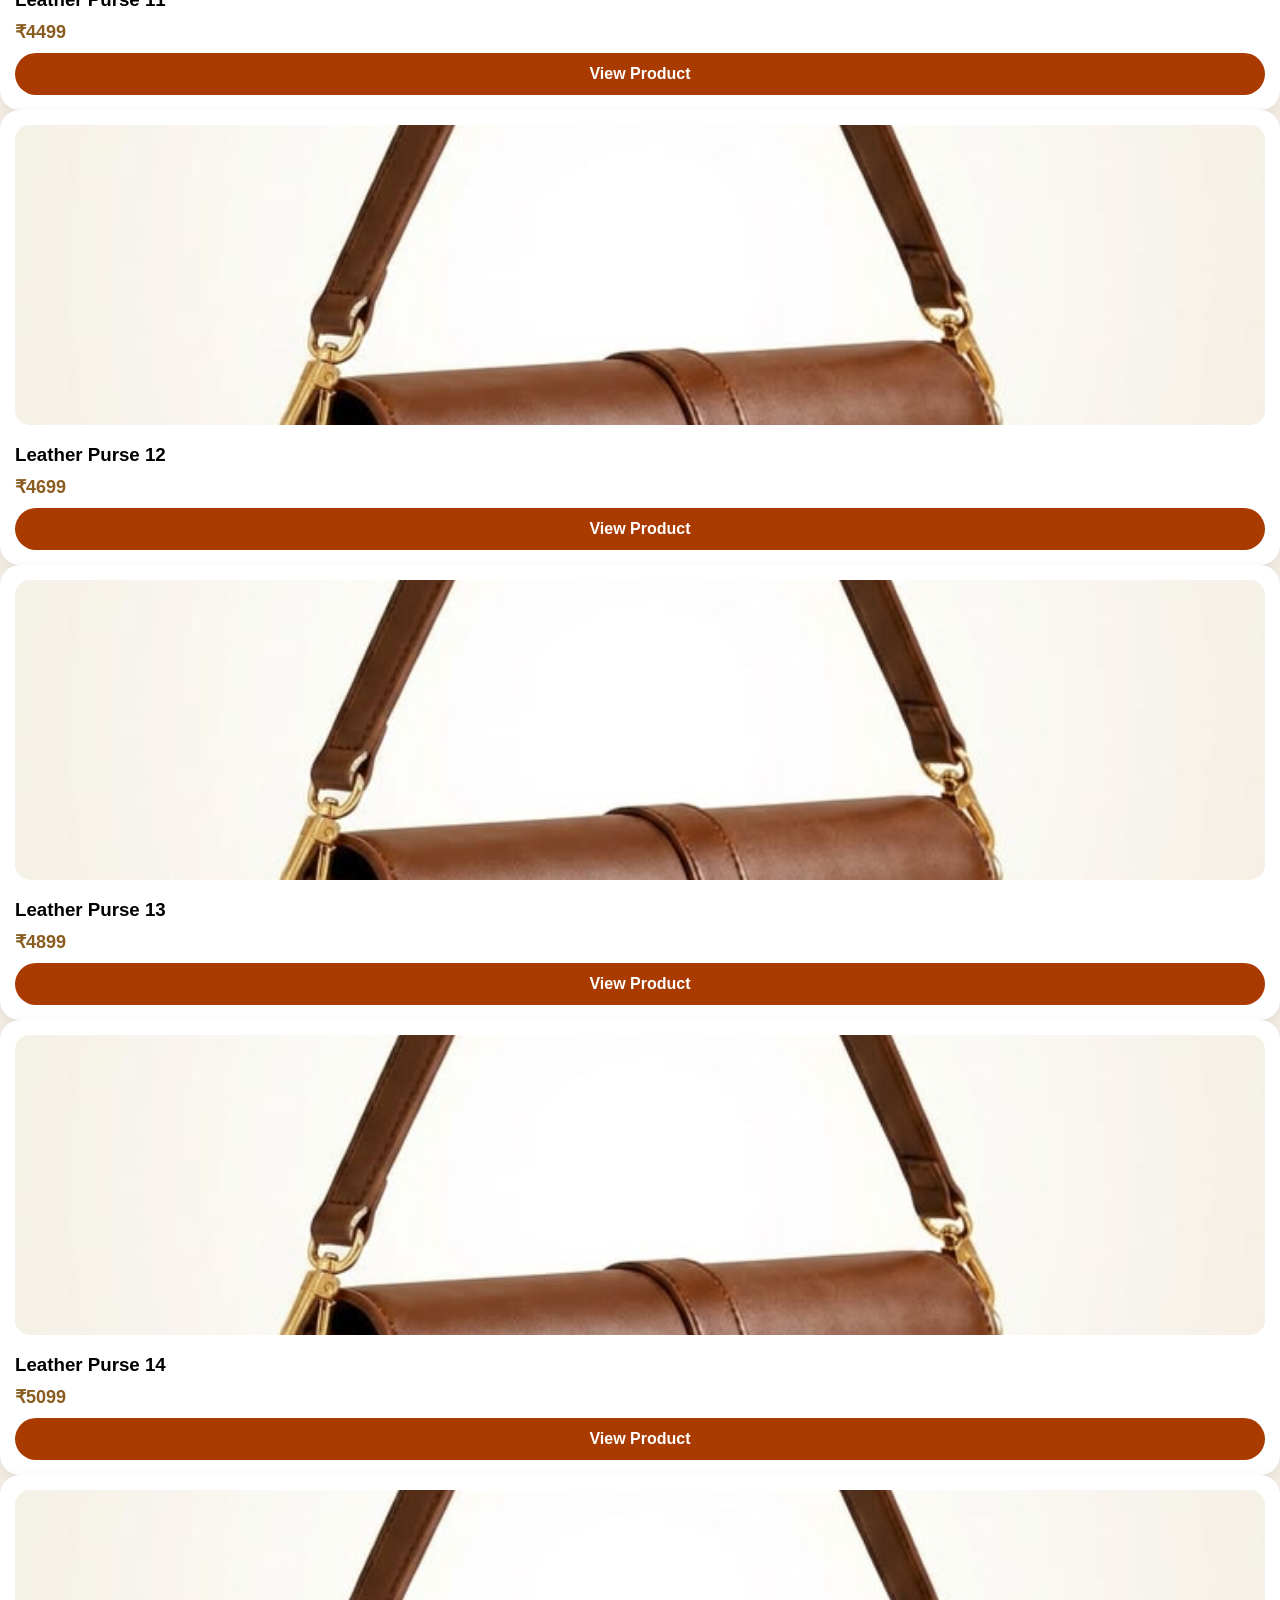
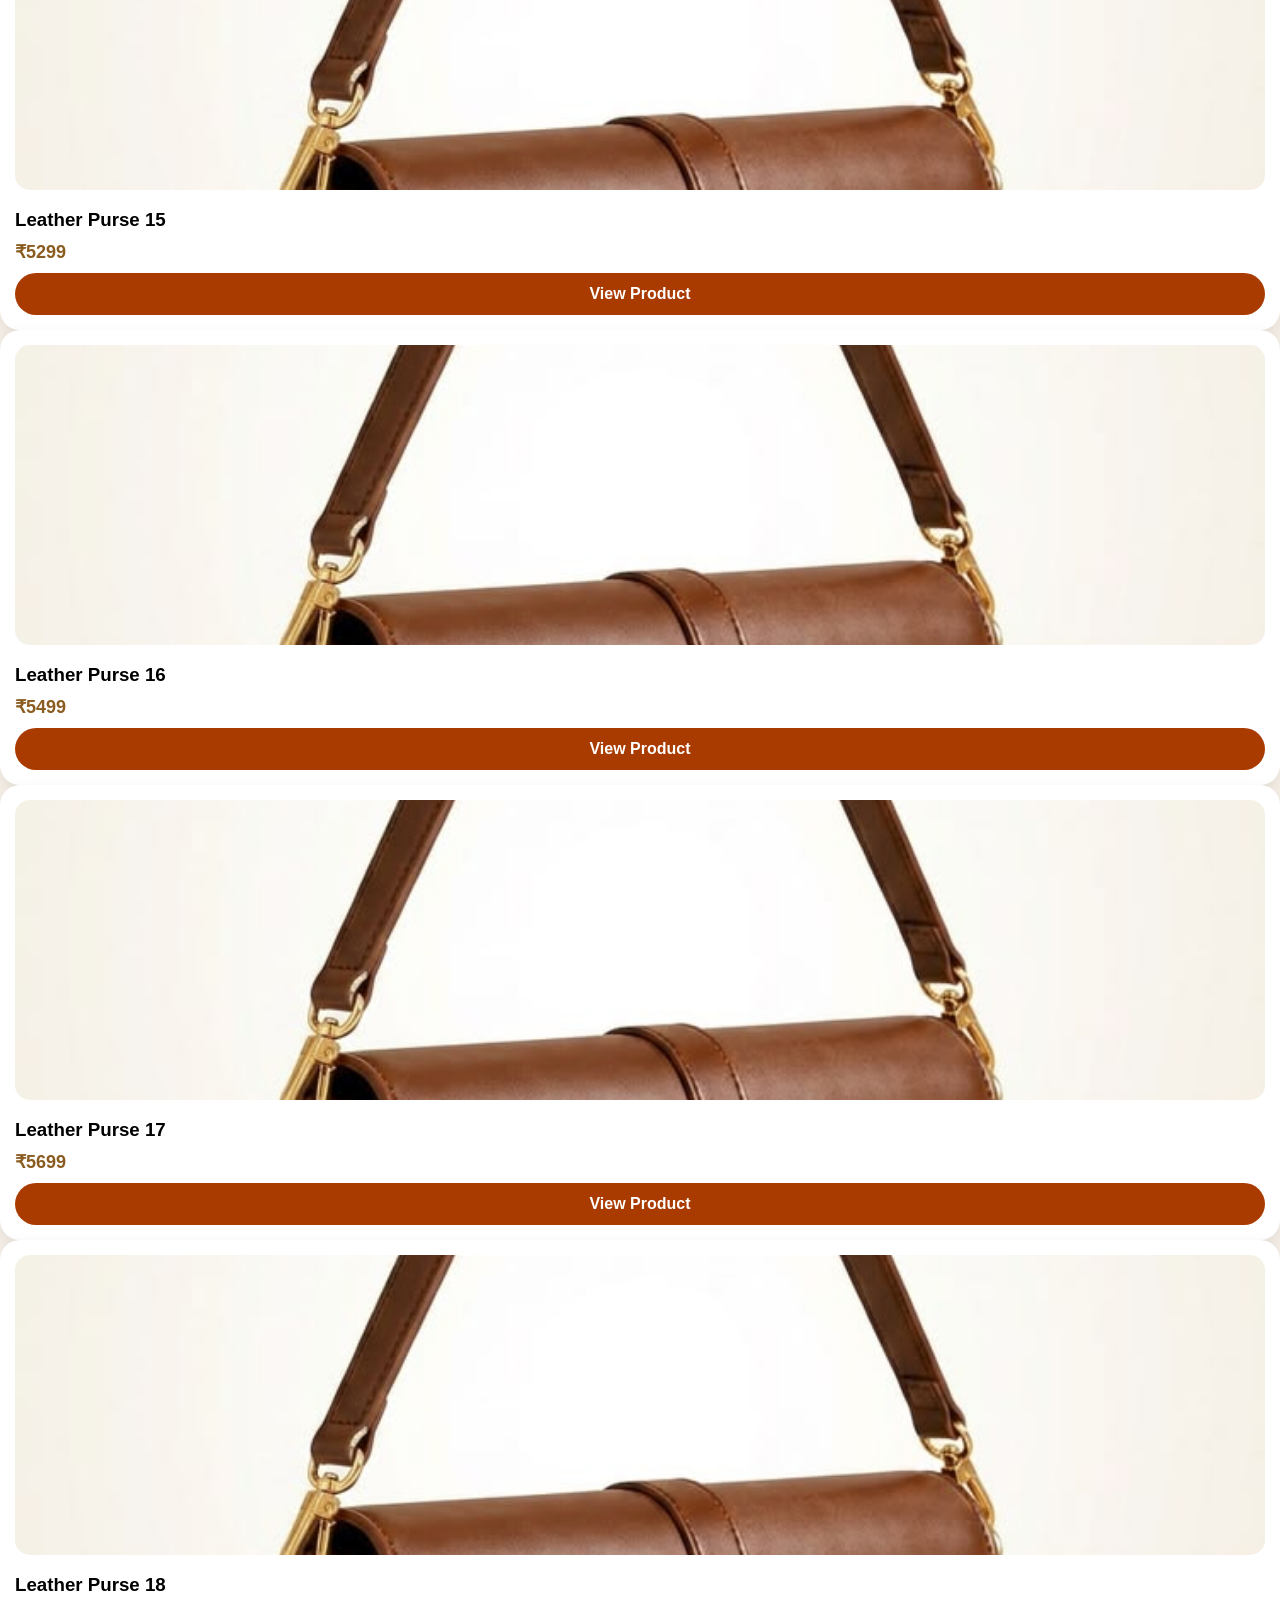
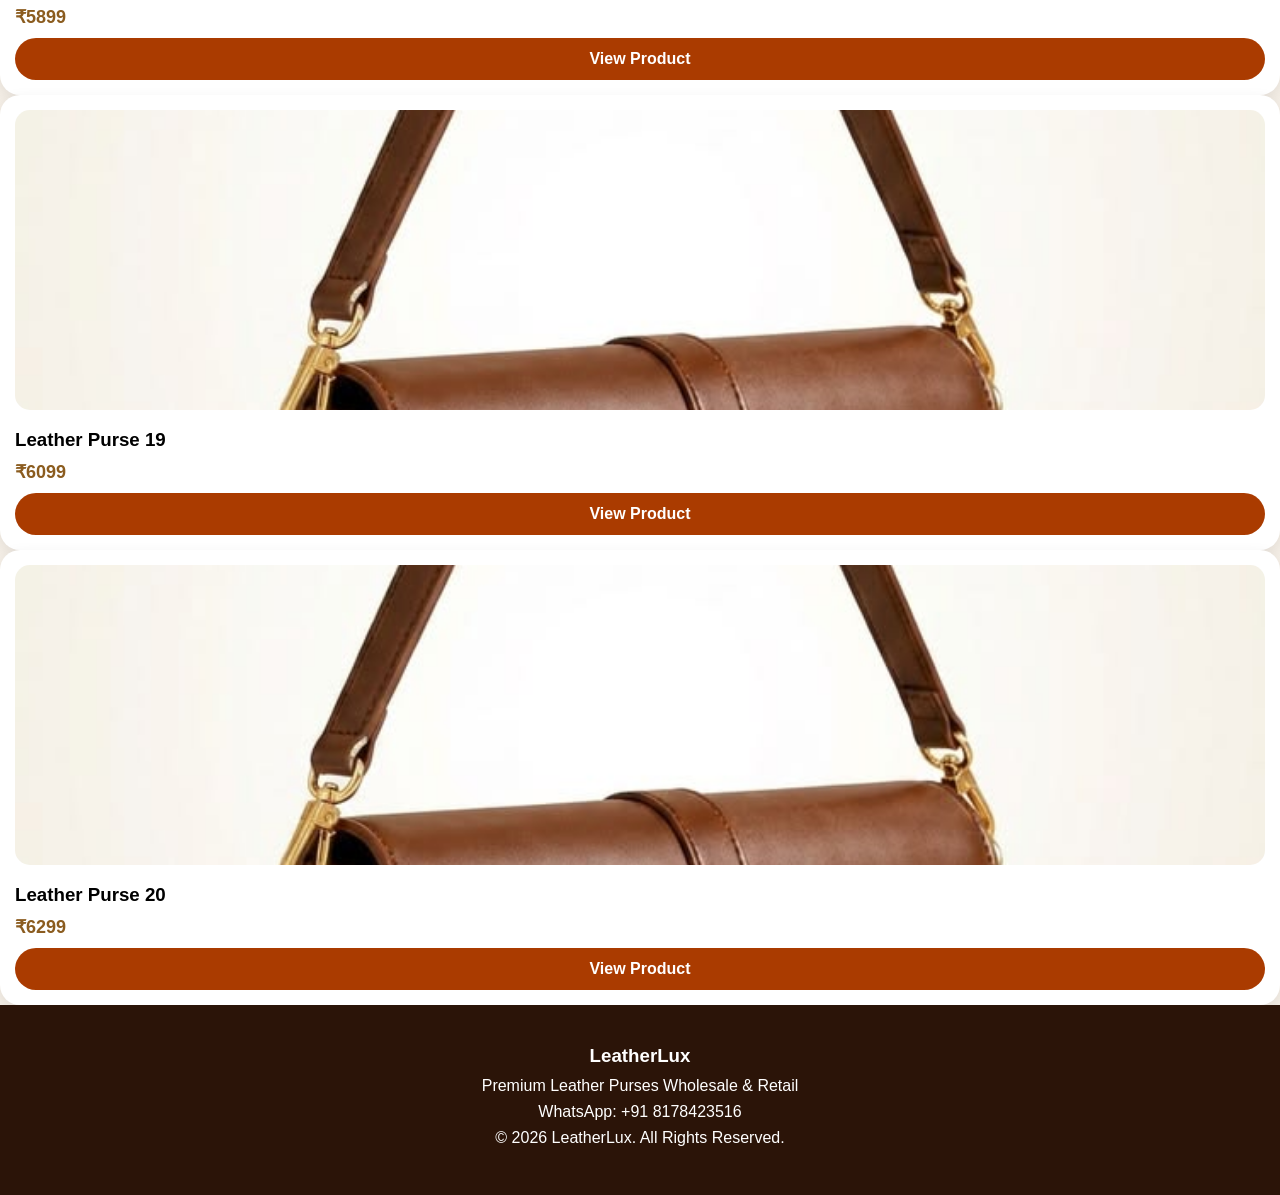
==== commit 33239df8: "Add product cards for Leather Purses Added multiple product cards with images and pricing." ====
--- a/product.html
+++ b/product.html
@@ -51,6 +51,9 @@
         </div>
         
     </div>
+</section>
+
+<section class="main2">
     <div class="product-grid">
         
         <div class="product-card">
@@ -176,6 +179,7 @@
         
     </div>
 </section>
+
     
     <footer id="contact">
         <h3><i class="fa-solid fa-bag-shopping"></i>LeatherLux</h3>
@@ -188,4 +192,86 @@
     
 </body>
 
+</html>        </div>
+        <div class="product-card">
+            <img src="bag1.png" alt="Leather Purse 10">
+            <h3>Leather Purse 10</h3>
+            <p>₹4299</p>
+            <a class="product-btn" href="product.html?code=Purse-10&name=Leather%20Purse%2010&price=4299&img1=bag1.png&img2=bag1-2.png&img3=bag1-3.png&img4=bag1-4.png">View Product</a>
+        </div>
+        <div class="product-card">
+            <img src="bag1.png" alt="Leather Purse 11">
+            <h3>Leather Purse 11</h3>
+            <p>₹4499</p>
+            <a class="product-btn" href="product.html?code=Purse-11&name=Leather%20Purse%2011&price=4499&img1=bag1.png&img2=bag1-2.png&img3=bag1-3.png&img4=bag1-4.png">View Product</a>
+        </div>
+        <div class="product-card">
+            <img src="bag1.png" alt="Leather Purse 12">
+            <h3>Leather Purse 12</h3>
+            <p>₹4699</p>
+            <a class="product-btn" href="product.html?code=Purse-12&name=Leather%20Purse%2012&price=4699&img1=bag1.png&img2=bag1-2.png&img3=bag1-3.png&img4=bag1-4.png">View Product</a>
+        </div>
+        <div class="product-card">
+            <img src="bag1.png" alt="Leather Purse 13">
+            <h3>Leather Purse 13</h3>
+            <p>₹4899</p>
+            <a class="product-btn" href="product.html?code=Purse-13&name=Leather%20Purse%2013&price=4899&img1=bag1.png&img2=bag1-2.png&img3=bag1-3.png&img4=bag1-4.png">View Product</a>
+        </div>
+        <div class="product-card">
+            <img src="bag1.png" alt="Leather Purse 14">
+            <h3>Leather Purse 14</h3>
+            <p>₹5099</p>
+            <a class="product-btn" href="product.html?code=Purse-14&name=Leather%20Purse%2014&price=5099&img1=bag1.png&img2=bag1-2.png&img3=bag1-3.png&img4=bag1-4.png">View Product</a>
+        </div>
+        <div class="product-card">
+            <img src="bag1.png" alt="Leather Purse 15">
+            <h3>Leather Purse 15</h3>
+            <p>₹5299</p>
+            <a class="product-btn" href="product.html?code=Purse-15&name=Leather%20Purse%2015&price=5299&img1=bag1.png&img2=bag1-2.png&img3=bag1-3.png&img4=bag1-4.png">View Product</a>
+        </div>
+        <div class="product-card">
+            <img src="bag1.png" alt="Leather Purse 16">
+            <h3>Leather Purse 16</h3>
+            <p>₹5499</p>
+            <a class="product-btn" href="product.html?code=Purse-16&name=Leather%20Purse%2016&price=5499&img1=bag1.png&img2=bag1-2.png&img3=bag1-3.png&img4=bag1-4.png">View Product</a>
+        </div>
+        <div class="product-card">
+            <img src="bag1.png" alt="Leather Purse 17">
+            <h3>Leather Purse 17</h3>
+            <p>₹5699</p>
+            <a class="product-btn" href="product.html?code=Purse-17&name=Leather%20Purse%2017&price=5699&img1=bag1.png&img2=bag1-2.png&img3=bag1-3.png&img4=bag1-4.png">View Product</a>
+        </div>
+        <div class="product-card">
+            <img src="bag1.png" alt="Leather Purse 18">
+            <h3>Leather Purse 18</h3>
+            <p>₹5899</p>
+            <a class="product-btn" href="product.html?code=Purse-18&name=Leather%20Purse%2018&price=5899&img1=bag1.png&img2=bag1-2.png&img3=bag1-3.png&img4=bag1-4.png">View Product</a>
+        </div>
+        <div class="product-card">
+            <img src="bag1.png" alt="Leather Purse 19">
+            <h3>Leather Purse 19</h3>
+            <p>₹6099</p>
+            <a class="product-btn" href="product.html?code=Purse-19&name=Leather%20Purse%2019&price=6099&img1=bag1.png&img2=bag1-2.png&img3=bag1-3.png&img4=bag1-4.png">View Product</a>
+        </div>
+        <div class="product-card">
+            <img src="bag1.png" alt="Leather Purse 20">
+            <h3>Leather Purse 20</h3>
+            <p>₹6299</p>
+            <a class="product-btn" href="product.html?code=Purse-20&name=Leather%20Purse%2020&price=6299&img1=bag1.png&img2=bag1-2.png&img3=bag1-3.png&img4=bag1-4.png">View Product</a>
+        </div>
+        
+    </div>
+</section>
+    
+    <footer id="contact">
+        <h3><i class="fa-solid fa-bag-shopping"></i>LeatherLux</h3>
+        <p>Premium Leather Purses Wholesale & Retail</p>
+        <p>WhatsApp: +91 8178423516</p>
+        <p>© 2026 LeatherLux. All Rights Reserved.</p>
+    </footer>
+    
+    <script src="script.js"></script>
+    
+</body>
+
 </html>
--- a/product.css
+++ b/product.css
@@ -1,143 +1,248 @@
-*{
-margin:0;
-padding:0;
-box-sizing:border-box;
-font-family:Poppins,sans-serif;
-}
-
-body{
-background:#f5efe7;
-padding:20px;
-}
-
-
-.slider{
-flex:1;
-}
-
-
-.details{
-flex:1;
-}
-
-.details h1{
-font-size:40px;
-margin-bottom:15px;
-}
-
-.price{
-font-size:30px;
-color:#8b5c1f;
-margin-bottom:15px;
-}
-
-.info p{
-margin:10px 0;
-}
-
-button{
-margin-top:20px;
-background:#25D366;
-color:white;
-border:none;
-padding:15px 25px;
-border-radius:30px;
-cursor:pointer;
-font-size:16px;
+* {
+    margin: 0;
+    padding: 0;
+    box-sizing: border-box;
+    font-family: Poppins, sans-serif;
+}
+
+body {
+    background: #f5efe7;
+    
+}
+
+.main{
+    padding: 20px;
+}
+
+.slider {
+    flex: 1;
+}
+
+
+.details {
+    flex: 1;
+}
+
+.details h1 {
+    font-size: 40px;
+    margin-bottom: 15px;
+}
+
+.price {
+    font-size: 30px;
+    color: #8b5c1f;
+    margin-bottom: 15px;
+}
+
+.info p {
+    margin: 10px 0;
+}
+
+button {
+    margin-top: 20px;
+    background: #25D366;
+    color: white;
+    border: none;
+    padding: 15px 25px;
+    border-radius: 30px;
+    cursor: pointer;
+    font-size: 16px;
 }
 
 .container {
-  max-width: 1200px;
-  margin: auto;
-  display: flex;
-  justify-content: center;
-  align-items: flex-start;
-  gap: 40px;
-  flex-wrap: wrap;
+    max-width: 1200px;
+    margin: auto;
+    display: flex;
+    justify-content: center;
+    align-items: flex-start;
+    gap: 40px;
+    flex-wrap: wrap;
 }
 
 .gallery {
-  flex: 1;
-  display: flex;
-  flex-direction: row;
-  align-items: center;
+    flex: 1;
+    display: flex;
+    flex-direction: row;
+    align-items: center;
 }
 
 #mainImage {
-  width: 100%;
-  max-width: 500px;
-  display: block;
-  margin: auto;
-  border-radius: 20px;
+    width: 100%;
+    max-width: 500px;
+    display: block;
+    margin: auto;
+    border-radius: 20px;
 }
 
 .thumbs {
-  display: flex;
-  justify-content: center;
-  gap: 10px;
-  margin-top: 15px;
-  flex-wrap: wrap;
+    display: flex;
+    justify-content: center;
+    gap: 10px;
+    margin-top: 15px;
+    flex-wrap: wrap;
 }
 
 .thumbs img {
-  width: 80px;
-  height: 80px;
-  object-fit: cover;
-  border-radius: 10px;
-  cursor: pointer;
-}
-@media (max-width:768px){
-
-.container{
-display:flex;
-flex-direction:column;
-align-items:center;
-gap:20px;
-padding:20px;
-}
-
-.gallery{
-width:100%;
-display:flex;
-flex-direction:column;
-align-items:center;
-}
-
-#mainImage{
-width:100%;
-max-width:350px;
-margin:0 auto;
-display:block;
-}
-
-.thumbs{
-display:flex;
-justify-content:center;
-flex-wrap:wrap;
-gap:10px;
-margin-top:15px;
-}
-
-.details{
-width:100%;
-text-align:left;
-}
-
-.details h1{
-font-size:38px;
-line-height:1.1;
-margin-top:15px;
-}
-
-.price{
-font-size:48px;
-}
-
-button{
-width:100%;
-max-width:350px;
-display:block;
-margin:25px auto 0;
-}
-
-}+    width: 80px;
+    height: 80px;
+    object-fit: cover;
+    border-radius: 10px;
+    cursor: pointer;
+}
+
+@media (max-width:768px) {
+    
+    .container {
+        display: flex;
+        flex-direction: column;
+        align-items: center;
+        gap: 20px;
+        padding: 20px;
+    }
+    
+    .gallery {
+        width: 100%;
+        display: flex;
+        flex-direction: column;
+        align-items: center;
+    }
+    
+    #mainImage {
+        width: 100%;
+        max-width: 350px;
+        margin: 0 auto;
+        display: block;
+    }
+    
+    .thumbs {
+        display: flex;
+        justify-content: center;
+        flex-wrap: wrap;
+        gap: 10px;
+        margin-top: 15px;
+    }
+    
+    .details {
+        width: 100%;
+        text-align: left;
+    }
+    
+    .details h1 {
+        font-size: 38px;
+        line-height: 1.1;
+        margin-top: 15px;
+    }
+    
+    .price {
+        font-size: 48px;
+    }
+    
+    button {
+        width: 100%;
+        max-width: 350px;
+        display: block;
+        margin: 25px auto 0;
+    }
+    
+}
+
+.products {
+    padding: 80px 6%;
+}
+
+.products h2 {
+    text-align: center;
+    font-size: 40px;
+    margin-bottom: 40px;
+}
+
+.product-grid {
+    display: grid;
+    grid-template-columns: repeat(auto-fit, minmax(230px, 1fr));
+    gap: 20px;
+}
+
+.product-card {
+    background: white;
+    padding: 15px;
+    border-radius: 20px;
+    box-shadow: 0 5px 15px rgba(0, 0, 0, .08);
+}
+
+.product-card img {
+    width: 100%;
+    height: 300px;
+    object-fit: cover;
+    border-radius: 15px;
+}
+
+.product-card h3 {
+    margin-top: 15px;
+}
+
+.product-card p {
+    margin: 10px 0;
+    font-size: 18px;
+    font-weight: 600;
+    color: #8b5c1f;
+}
+
+.product-btn {
+    display: block;
+    text-align: center;
+    background: #AA3B00;
+    color: #fff;
+    text-decoration: none;
+    padding: 12px;
+    border-radius: 30px;
+    margin-top: 10px;
+    font-weight: 600;
+}
+
+footer {
+    background: #2b1408;
+    color: white;
+    text-align: center;
+    padding: 40px 20px;
+    margin: 0;
+}
+
+footer h3 {
+    margin-bottom: 10px;
+}
+
+footer p {
+    margin: 8px 0;
+}
+
+@media(max-width: 768px) {
+    
+    .product-grid {
+        grid-template-columns: repeat(2, 1fr);
+        gap: 12px;
+    }
+    
+    .product-card img {
+        height: 120px;
+    }
+    
+    .product-card h3 {
+        font-size: 14px;
+    }
+    
+    .product-card p {
+        font-size: 15px;
+    }
+    
+    .about {
+        padding: 50px 20px;
+    }
+    
+    .contact {
+        padding: 50px 20px;
+    }
+    
+    .about-content h2 {
+        font-size: 32px;
+    }
+}
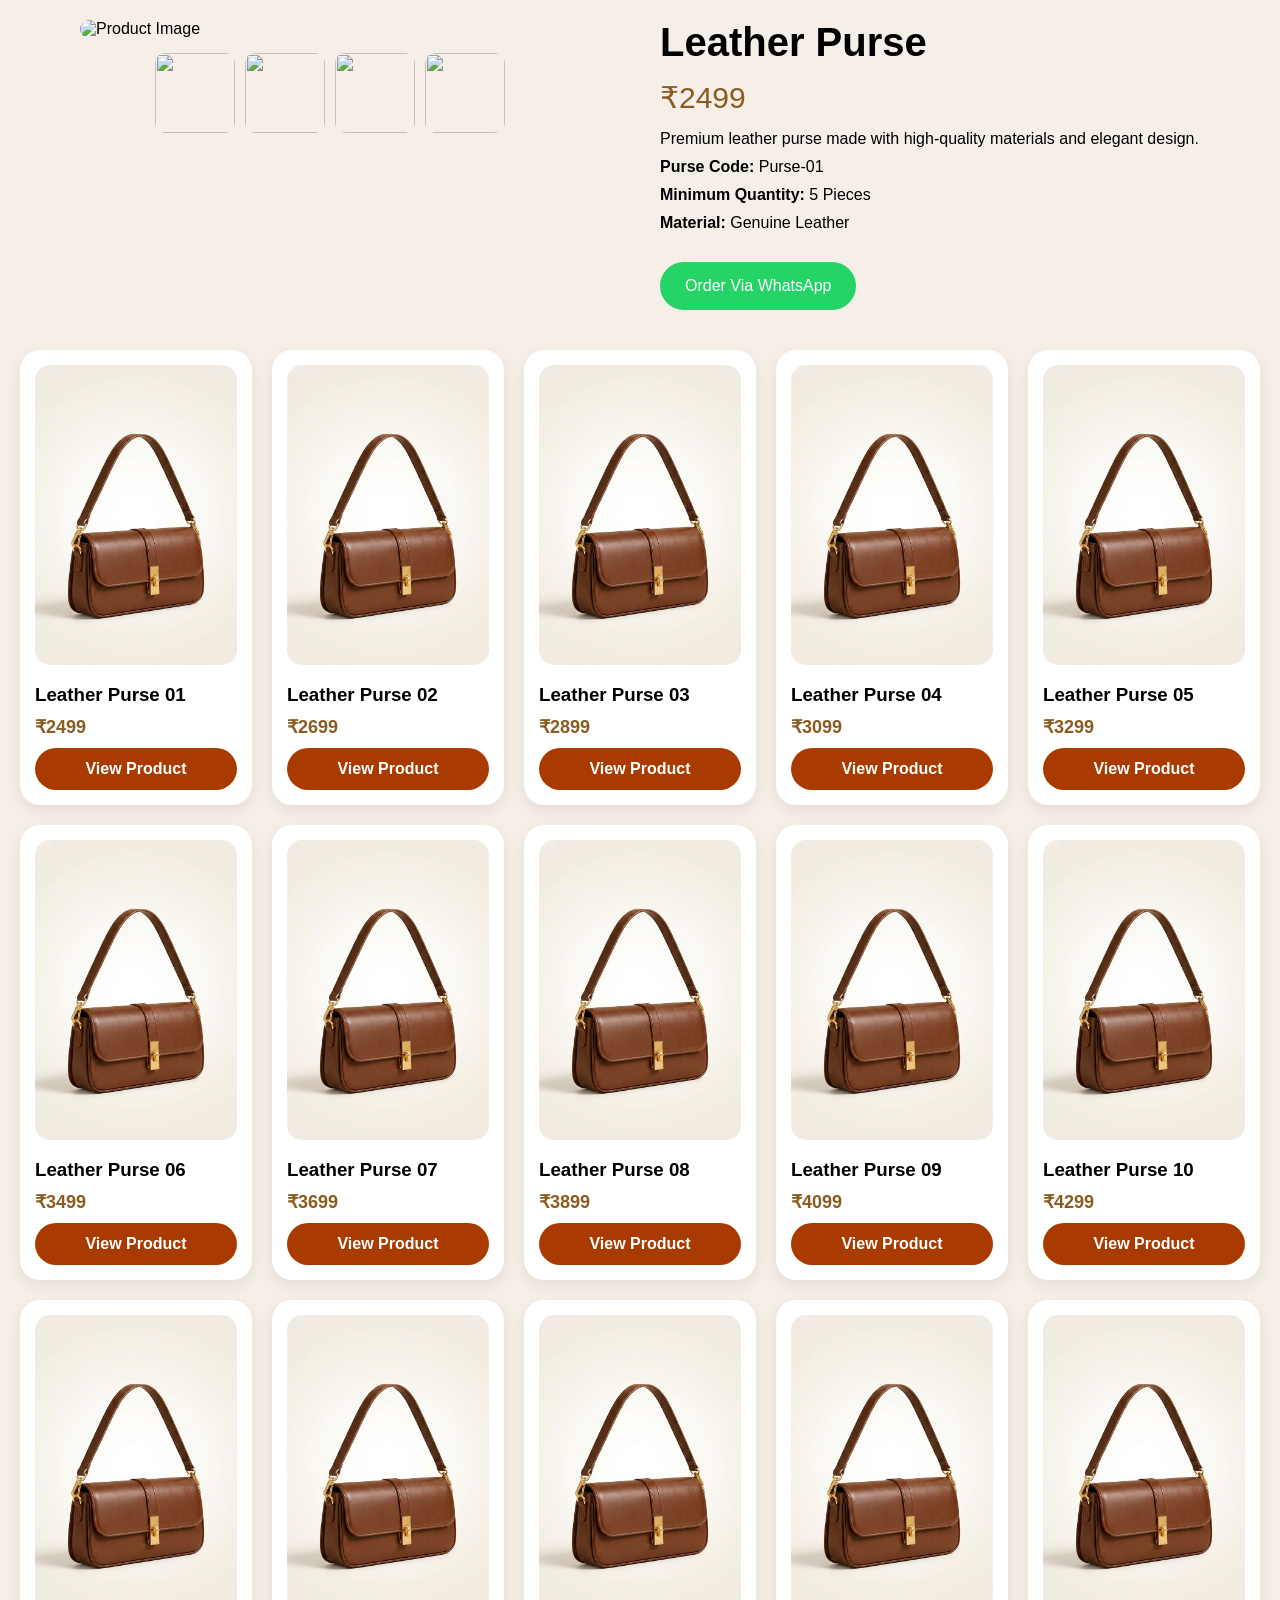
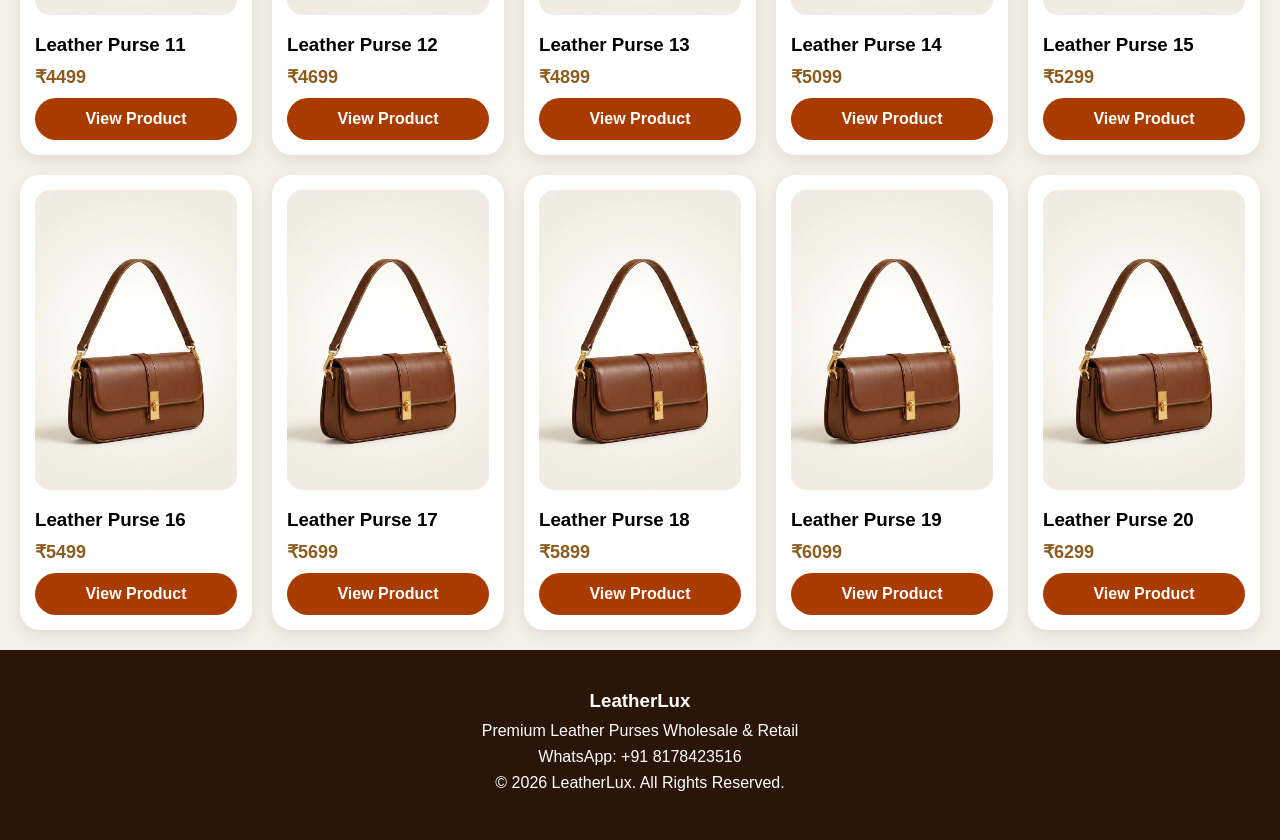
==== commit 631e7ba1: "Remove multiple product cards from product.html" ====
--- a/product.html
+++ b/product.html
@@ -192,86 +192,4 @@
     
 </body>
 
-</html>        </div>
-        <div class="product-card">
-            <img src="bag1.png" alt="Leather Purse 10">
-            <h3>Leather Purse 10</h3>
-            <p>₹4299</p>
-            <a class="product-btn" href="product.html?code=Purse-10&name=Leather%20Purse%2010&price=4299&img1=bag1.png&img2=bag1-2.png&img3=bag1-3.png&img4=bag1-4.png">View Product</a>
-        </div>
-        <div class="product-card">
-            <img src="bag1.png" alt="Leather Purse 11">
-            <h3>Leather Purse 11</h3>
-            <p>₹4499</p>
-            <a class="product-btn" href="product.html?code=Purse-11&name=Leather%20Purse%2011&price=4499&img1=bag1.png&img2=bag1-2.png&img3=bag1-3.png&img4=bag1-4.png">View Product</a>
-        </div>
-        <div class="product-card">
-            <img src="bag1.png" alt="Leather Purse 12">
-            <h3>Leather Purse 12</h3>
-            <p>₹4699</p>
-            <a class="product-btn" href="product.html?code=Purse-12&name=Leather%20Purse%2012&price=4699&img1=bag1.png&img2=bag1-2.png&img3=bag1-3.png&img4=bag1-4.png">View Product</a>
-        </div>
-        <div class="product-card">
-            <img src="bag1.png" alt="Leather Purse 13">
-            <h3>Leather Purse 13</h3>
-            <p>₹4899</p>
-            <a class="product-btn" href="product.html?code=Purse-13&name=Leather%20Purse%2013&price=4899&img1=bag1.png&img2=bag1-2.png&img3=bag1-3.png&img4=bag1-4.png">View Product</a>
-        </div>
-        <div class="product-card">
-            <img src="bag1.png" alt="Leather Purse 14">
-            <h3>Leather Purse 14</h3>
-            <p>₹5099</p>
-            <a class="product-btn" href="product.html?code=Purse-14&name=Leather%20Purse%2014&price=5099&img1=bag1.png&img2=bag1-2.png&img3=bag1-3.png&img4=bag1-4.png">View Product</a>
-        </div>
-        <div class="product-card">
-            <img src="bag1.png" alt="Leather Purse 15">
-            <h3>Leather Purse 15</h3>
-            <p>₹5299</p>
-            <a class="product-btn" href="product.html?code=Purse-15&name=Leather%20Purse%2015&price=5299&img1=bag1.png&img2=bag1-2.png&img3=bag1-3.png&img4=bag1-4.png">View Product</a>
-        </div>
-        <div class="product-card">
-            <img src="bag1.png" alt="Leather Purse 16">
-            <h3>Leather Purse 16</h3>
-            <p>₹5499</p>
-            <a class="product-btn" href="product.html?code=Purse-16&name=Leather%20Purse%2016&price=5499&img1=bag1.png&img2=bag1-2.png&img3=bag1-3.png&img4=bag1-4.png">View Product</a>
-        </div>
-        <div class="product-card">
-            <img src="bag1.png" alt="Leather Purse 17">
-            <h3>Leather Purse 17</h3>
-            <p>₹5699</p>
-            <a class="product-btn" href="product.html?code=Purse-17&name=Leather%20Purse%2017&price=5699&img1=bag1.png&img2=bag1-2.png&img3=bag1-3.png&img4=bag1-4.png">View Product</a>
-        </div>
-        <div class="product-card">
-            <img src="bag1.png" alt="Leather Purse 18">
-            <h3>Leather Purse 18</h3>
-            <p>₹5899</p>
-            <a class="product-btn" href="product.html?code=Purse-18&name=Leather%20Purse%2018&price=5899&img1=bag1.png&img2=bag1-2.png&img3=bag1-3.png&img4=bag1-4.png">View Product</a>
-        </div>
-        <div class="product-card">
-            <img src="bag1.png" alt="Leather Purse 19">
-            <h3>Leather Purse 19</h3>
-            <p>₹6099</p>
-            <a class="product-btn" href="product.html?code=Purse-19&name=Leather%20Purse%2019&price=6099&img1=bag1.png&img2=bag1-2.png&img3=bag1-3.png&img4=bag1-4.png">View Product</a>
-        </div>
-        <div class="product-card">
-            <img src="bag1.png" alt="Leather Purse 20">
-            <h3>Leather Purse 20</h3>
-            <p>₹6299</p>
-            <a class="product-btn" href="product.html?code=Purse-20&name=Leather%20Purse%2020&price=6299&img1=bag1.png&img2=bag1-2.png&img3=bag1-3.png&img4=bag1-4.png">View Product</a>
-        </div>
-        
-    </div>
-</section>
-    
-    <footer id="contact">
-        <h3><i class="fa-solid fa-bag-shopping"></i>LeatherLux</h3>
-        <p>Premium Leather Purses Wholesale & Retail</p>
-        <p>WhatsApp: +91 8178423516</p>
-        <p>© 2026 LeatherLux. All Rights Reserved.</p>
-    </footer>
-    
-    <script src="script.js"></script>
-    
-</body>
-
-</html>
+</html>        
--- a/product.css
+++ b/product.css
@@ -11,6 +11,10 @@
 }
 
 .main{
+    padding: 20px;
+}
+
+.main2{
     padding: 20px;
 }
 
